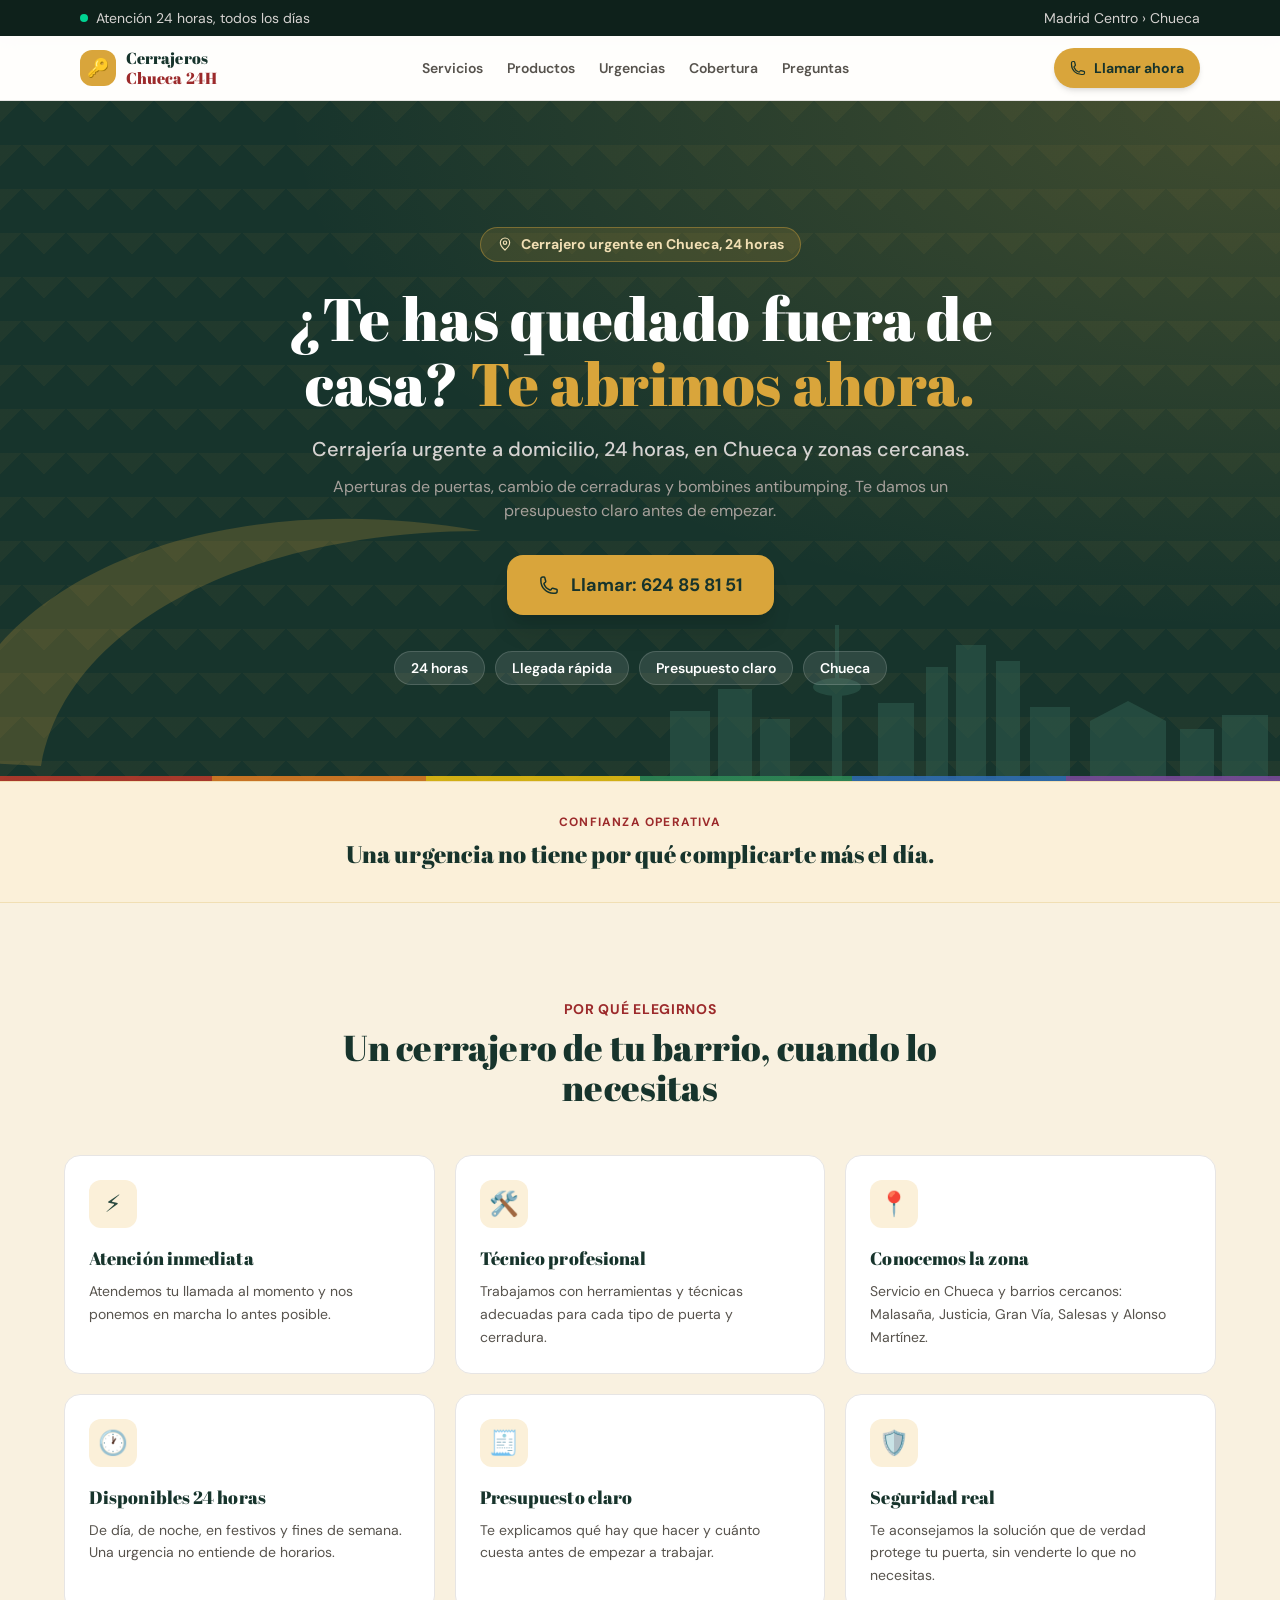
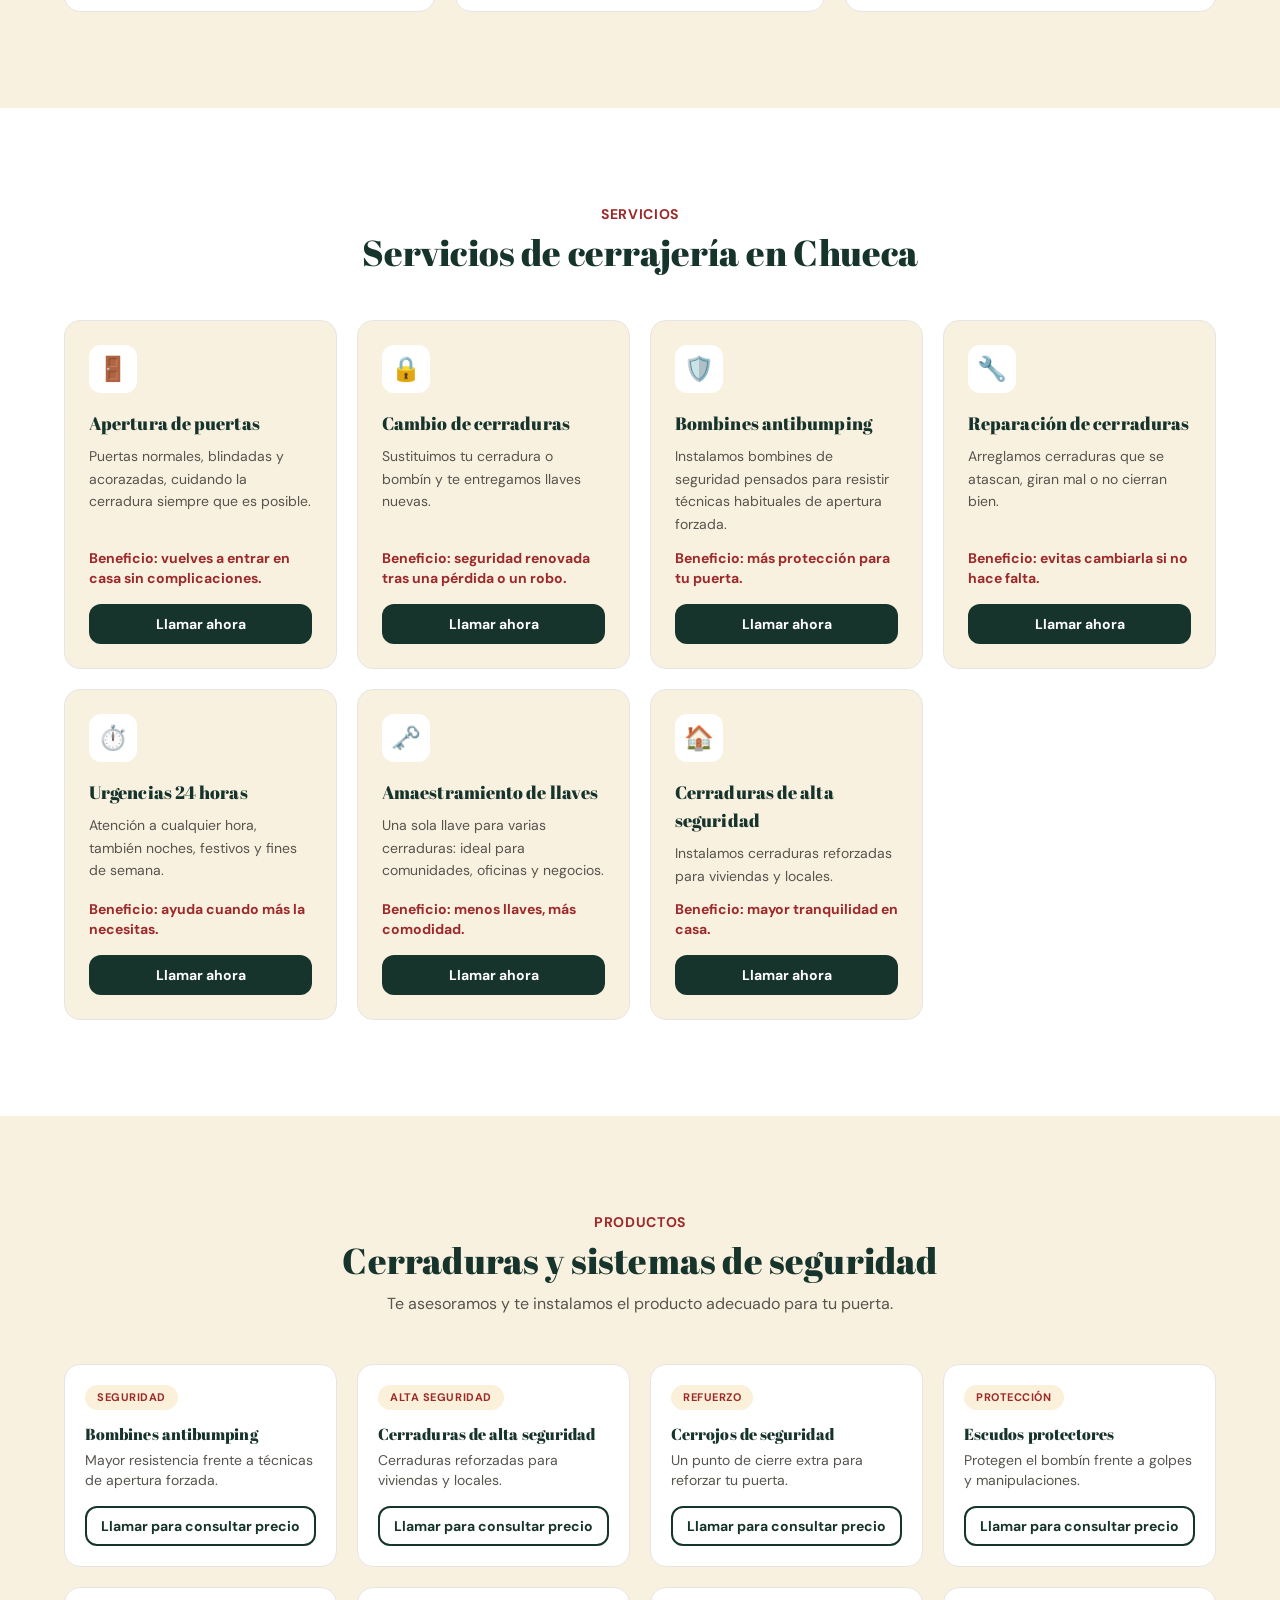
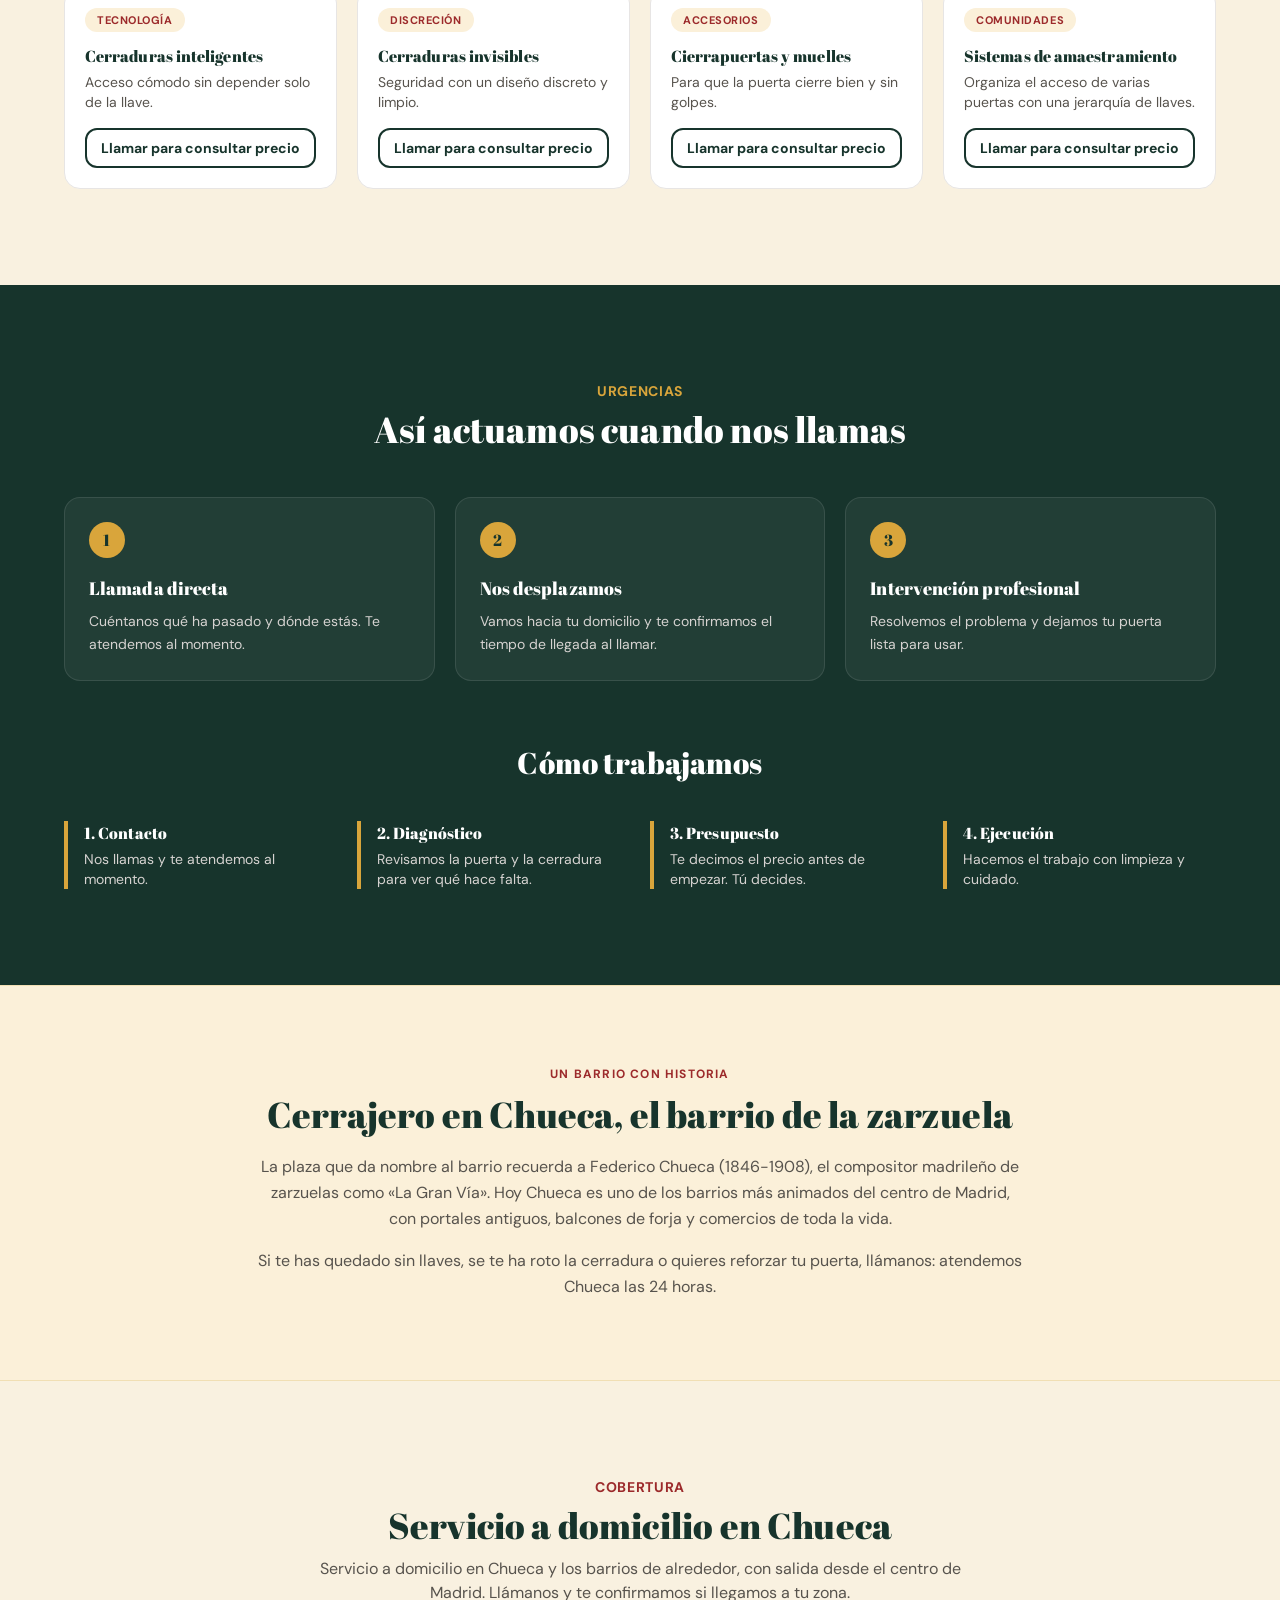
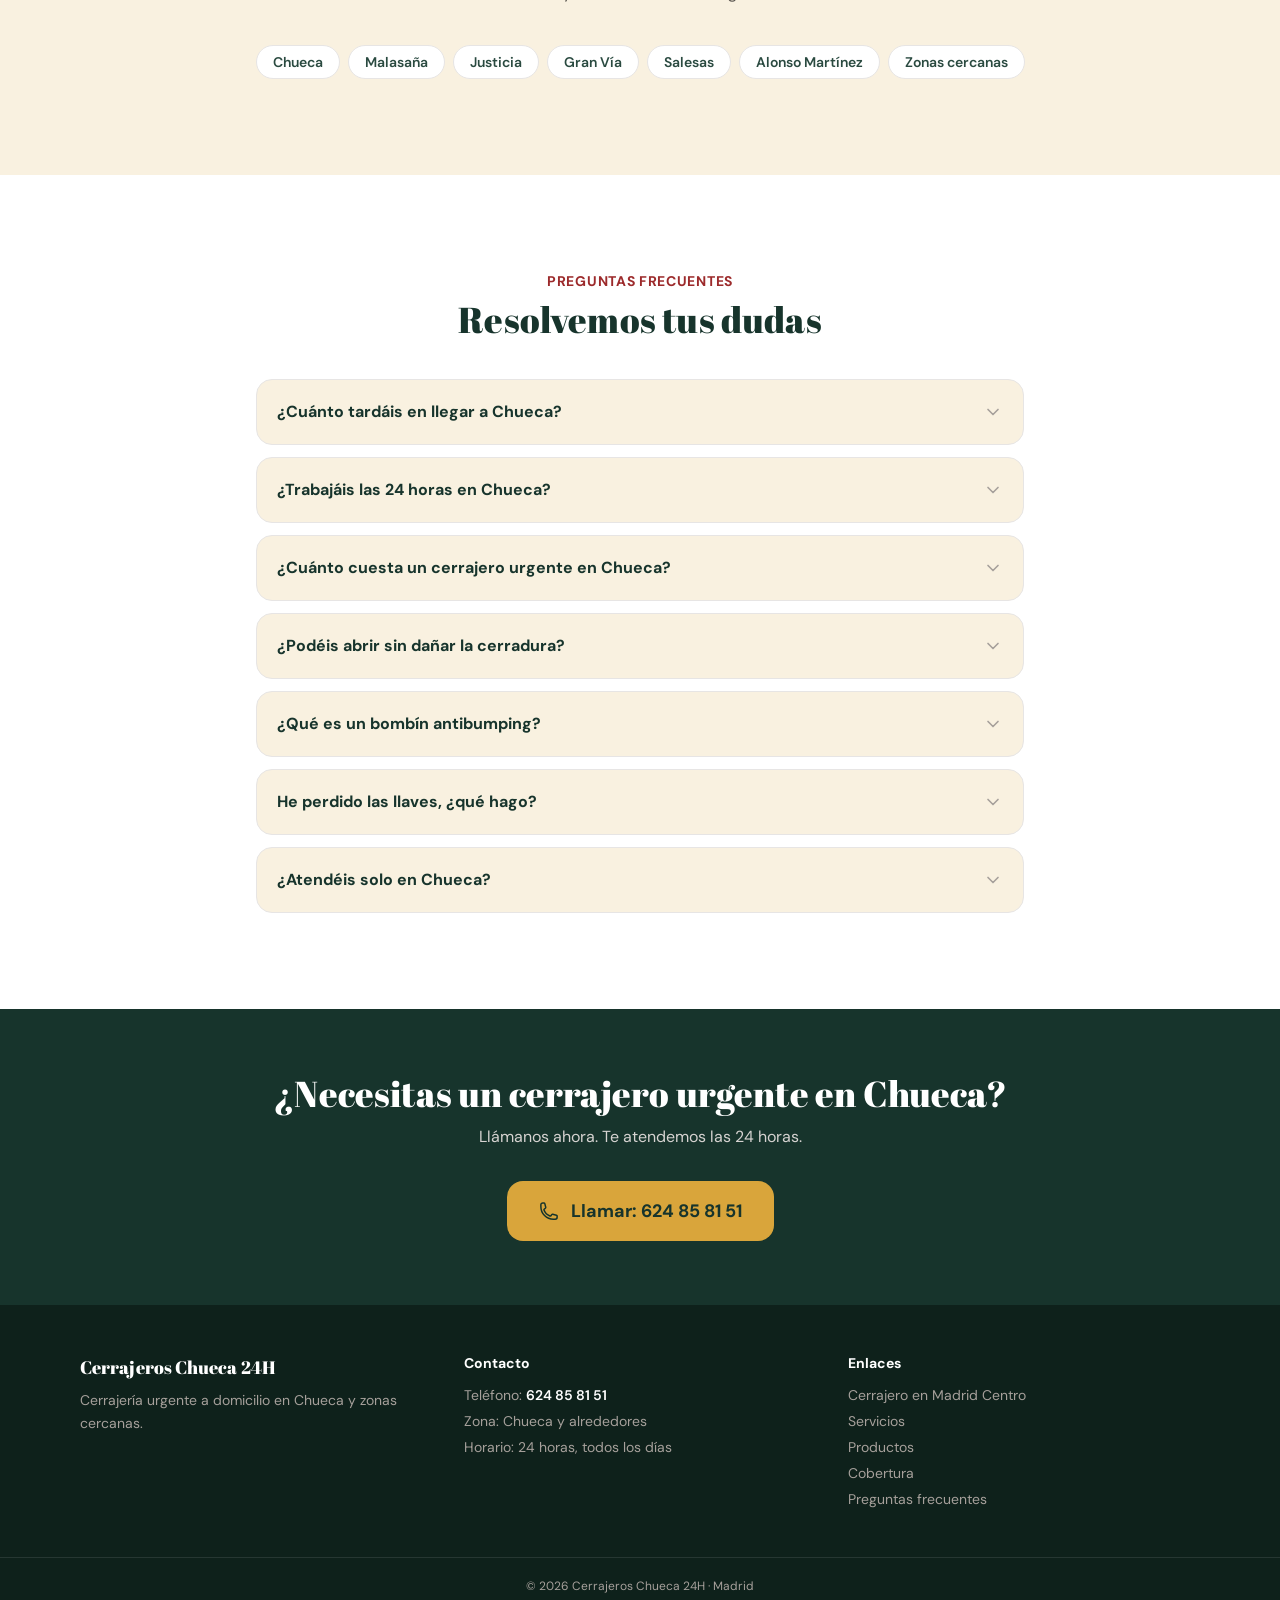
==== cerrajero-chueca.html @ 08e53020 "Add files via upload" ====
<!DOCTYPE html>
<html lang="es" class="scroll-smooth">
<head>
    <meta charset="UTF-8">
    <meta name="viewport" content="width=device-width, initial-scale=1.0">
    <title>Cerrajero urgente en Chueca 24h | Cerrajeros Chueca 24H</title>
    <meta name="description" content="Cerrajero urgente en Chueca, Madrid, las 24 horas. Apertura de puertas, cambio de cerraduras y bombines antibumping. Llama al 624 85 81 51.">
    <meta name="robots" content="index, follow, max-image-preview:large, max-snippet:-1">
    <meta name="theme-color" content="#17342c">

    <link rel="icon" href="/favicon.svg" type="image/svg+xml">

    <link rel="canonical" href="https://cerrajeromadridcentro.es/cerrajero-chueca">

    <meta property="og:type" content="website">
    <meta property="og:locale" content="es_ES">
    <meta property="og:site_name" content="Cerrajero Madrid Centro">
    <meta property="og:url" content="https://cerrajeromadridcentro.es/cerrajero-chueca">
    <meta property="og:title" content="Cerrajero urgente en Chueca 24h | Cerrajeros Chueca 24H">
    <meta property="og:description" content="Cerrajero urgente en Chueca, Madrid, las 24 horas. Apertura de puertas, cambio de cerraduras y bombines antibumping. Llama al 624 85 81 51.">
    <meta property="og:image" content="https://cerrajeromadridcentro.es/og-chueca.jpg">
    <meta property="og:image:width" content="1200">
    <meta property="og:image:height" content="630">
    <meta property="og:image:alt" content="Cerrajeros Chueca 24H: cerrajero urgente 24 horas en Chueca, Madrid">
    <meta name="twitter:card" content="summary_large_image">
    <meta name="twitter:title" content="Cerrajero urgente en Chueca 24h | Cerrajeros Chueca 24H">
    <meta name="twitter:description" content="Cerrajero urgente en Chueca, Madrid, las 24 horas. Apertura de puertas, cambio de cerraduras y bombines antibumping. Llama al 624 85 81 51.">
    <meta name="twitter:image" content="https://cerrajeromadridcentro.es/og-chueca.jpg">

    <!-- Tipografías: se cargan sin bloquear el pintado de la página -->
    <link rel="preconnect" href="https://fonts.googleapis.com">
    <link rel="preconnect" href="https://fonts.gstatic.com" crossorigin>
    <link rel="preload" as="style" href="https://fonts.googleapis.com/css2?family=DM+Sans:wght@400;500;600;700&family=Abril+Fatface&display=swap" onload="this.onload=null;this.rel='stylesheet'">
    <noscript><link rel="stylesheet" href="https://fonts.googleapis.com/css2?family=DM+Sans:wght@400;500;600;700&family=Abril+Fatface&display=swap"></noscript>
    <link rel="stylesheet" href="/estilos.css">

    <script type="application/ld+json">
{
  "@context": "https://schema.org",
  "@graph": [
    {
      "@type": "WebSite",
      "@id": "https://cerrajeromadridcentro.es/#web",
      "url": "https://cerrajeromadridcentro.es/",
      "name": "Cerrajero Madrid Centro",
      "inLanguage": "es-ES",
      "publisher": {
        "@id": "https://cerrajeromadridcentro.es/#negocio"
      }
    },
    {
      "@type": "WebPage",
      "@id": "https://cerrajeromadridcentro.es/cerrajero-chueca#pagina",
      "url": "https://cerrajeromadridcentro.es/cerrajero-chueca",
      "name": "Cerrajero urgente en Chueca 24h | Cerrajeros Chueca 24H",
      "inLanguage": "es-ES",
      "isPartOf": {
        "@id": "https://cerrajeromadridcentro.es/#web"
      },
      "about": {
        "@id": "https://cerrajeromadridcentro.es/#negocio"
      },
      "breadcrumb": {
        "@id": "https://cerrajeromadridcentro.es/cerrajero-chueca#migas"
      },
      "spatialCoverage": {
        "@type": "Place",
        "name": "Chueca, Madrid"
      }
    },
    {
      "@type": "BreadcrumbList",
      "@id": "https://cerrajeromadridcentro.es/cerrajero-chueca#migas",
      "itemListElement": [
        {
          "@type": "ListItem",
          "position": 1,
          "name": "Madrid Centro",
          "item": "https://cerrajeromadridcentro.es/"
        },
        {
          "@type": "ListItem",
          "position": 2,
          "name": "Cerrajero en Chueca",
          "item": "https://cerrajeromadridcentro.es/cerrajero-chueca"
        }
      ]
    }
  ]
}
    </script>

    <script type="application/ld+json">
{
  "@context": "https://schema.org",
  "@type": "FAQPage",
  "mainEntity": [
    {
      "@type": "Question",
      "name": "¿Cuánto tardáis en llegar a Chueca?",
      "acceptedAnswer": {
        "@type": "Answer",
        "text": "Depende de dónde estés y de la demanda del momento. Al llamar te damos un tiempo estimado de llegada."
      }
    },
    {
      "@type": "Question",
      "name": "¿Trabajáis las 24 horas en Chueca?",
      "acceptedAnswer": {
        "@type": "Answer",
        "text": "Sí, atendemos urgencias a cualquier hora, todos los días del año, incluidos festivos y fines de semana."
      }
    },
    {
      "@type": "Question",
      "name": "¿Cuánto cuesta un cerrajero urgente en Chueca?",
      "acceptedAnswer": {
        "@type": "Answer",
        "text": "Depende del tipo de puerta, de la cerradura y de la hora. Te damos el precio antes de empezar para que no haya sorpresas."
      }
    },
    {
      "@type": "Question",
      "name": "¿Podéis abrir sin dañar la cerradura?",
      "acceptedAnswer": {
        "@type": "Answer",
        "text": "En muchos casos sí. Si por el tipo de cerradura hiciera falta cambiarla, te lo explicamos antes de hacerlo."
      }
    },
    {
      "@type": "Question",
      "name": "¿Qué es un bombín antibumping?",
      "acceptedAnswer": {
        "@type": "Answer",
        "text": "Es un bombín diseñado para resistir una técnica de apertura forzada muy conocida. Es una mejora sencilla que aumenta la protección de tu puerta."
      }
    },
    {
      "@type": "Question",
      "name": "He perdido las llaves, ¿qué hago?",
      "acceptedAnswer": {
        "@type": "Answer",
        "text": "Llámanos para abrirte la puerta. Después te recomendamos cambiar el bombín, sobre todo si no sabes dónde han podido quedar las llaves."
      }
    },
    {
      "@type": "Question",
      "name": "¿Atendéis solo en Chueca?",
      "acceptedAnswer": {
        "@type": "Answer",
        "text": "Nuestra zona principal es Chueca y los barrios cercanos. Si estás en otra zona, llámanos y te decimos si podemos atenderte."
      }
    }
  ]
}
    </script>
</head>
<body class="bg-[#f9f1e0] text-ink-800 font-sans antialiased pb-24 md:pb-0">

    <!-- Iconos SVG propios (funcionan sin librerías externas) -->
    <svg width="0" height="0" style="position:absolute" aria-hidden="true">
        <symbol id="i-phone" viewBox="0 0 24 24" fill="none" stroke="currentColor" stroke-width="1.8" stroke-linecap="round" stroke-linejoin="round">
            <path d="M2.25 6.75c0 8.284 6.716 15 15 15h2.25a2.25 2.25 0 002.25-2.25v-1.372c0-.516-.351-.966-.852-1.091l-4.423-1.106c-.44-.11-.902.055-1.173.417l-.97 1.293c-.282.376-.769.542-1.21.38a12.035 12.035 0 01-7.143-7.143c-.162-.441.004-.928.38-1.21l1.293-.97c.363-.271.527-.734.417-1.173L6.963 3.102a1.125 1.125 0 00-1.091-.852H4.5A2.25 2.25 0 002.25 4.5v2.25z"/>
        </symbol>
        <symbol id="i-check" viewBox="0 0 24 24" fill="none" stroke="currentColor" stroke-width="2.4" stroke-linecap="round" stroke-linejoin="round">
            <path d="M5 13l4 4L19 7"/>
        </symbol>
        <symbol id="i-pin" viewBox="0 0 24 24" fill="none" stroke="currentColor" stroke-width="1.8" stroke-linecap="round" stroke-linejoin="round">
            <path d="M12 21s-7-6.2-7-11a7 7 0 1114 0c0 4.8-7 11-7 11z"/><circle cx="12" cy="10" r="2.5"/>
        </symbol>
        <symbol id="i-chevron" viewBox="0 0 24 24" fill="none" stroke="currentColor" stroke-width="2" stroke-linecap="round" stroke-linejoin="round">
            <path d="M6 9l6 6 6-6"/>
        </symbol>
    </svg>

    <!-- Barra superior -->
    <div class="bg-ink-950 text-stone-300 text-xs sm:text-sm">
        <div class="max-w-6xl mx-auto px-4 py-2 flex items-center justify-center sm:justify-between gap-4">
            <span class="flex items-center gap-2"><span class="inline-block w-2 h-2 rounded-full bg-emerald-400"></span> Atención 24 horas, todos los días</span>
            <span class="hidden sm:inline"><a href="/" class="hover:text-white transition">Madrid Centro</a> › Chueca</span>
        </div>
    </div>

    <!-- Cabecera -->
    <header class="sticky top-0 z-40 bg-white/90 backdrop-blur border-b border-stone-200">
        <div class="max-w-6xl mx-auto px-4 h-16 flex items-center justify-between gap-4">
            <a href="/cerrajero-chueca" class="flex items-center gap-2.5 shrink-0" aria-label="Cerrajeros Chueca 24H, inicio">
                <span class="w-9 h-9 rounded-xl bg-brand-500 text-ink-900 flex items-center justify-center text-lg">🔑</span>
                <span class="font-display font-semibold text-ink-900 leading-tight text-sm sm:text-base">Cerrajeros<br><span class="text-brand-700 italic">Chueca 24H</span></span>
            </a>
            <nav class="hidden lg:flex items-center gap-6 text-sm font-semibold text-stone-600" aria-label="Principal">
                <a href="#servicios" class="hover:text-ink-900 transition">Servicios</a>
                <a href="#productos" class="hover:text-ink-900 transition">Productos</a>
                <a href="#urgencias" class="hover:text-ink-900 transition">Urgencias</a>
                <a href="#cobertura" class="hover:text-ink-900 transition">Cobertura</a>
                <a href="#faq" class="hover:text-ink-900 transition">Preguntas</a>
            </nav>
            <div class="flex items-center gap-2">
                <a href="tel:+34624858151" class="flex items-center gap-2 bg-brand-500 hover:bg-brand-600 text-ink-900 font-bold text-sm py-2.5 px-4 rounded-full transition shadow-md">
                    <svg class="w-4 h-4"><use href="#i-phone"/></svg> Llamar ahora
                </a>
            </div>
        </div>
    </header>

    <main>
        <!-- Portada -->
        <section id="inicio" class="relative bg-ink-900 text-white overflow-hidden">
            <div class="absolute inset-0 bg-[radial-gradient(ellipse_at_top_right,rgba(217,165,59,.22),transparent_55%)]"></div>
            <div class="absolute inset-0 azulejo" aria-hidden="true"></div>
            <!-- Decoración: curva amarilla y silueta de Madrid (solo estética) -->
            <svg class="absolute -left-16 bottom-0 w-[420px] sm:w-[560px] pointer-events-none" viewBox="0 0 560 320" aria-hidden="true" focusable="false">
                <path d="M10 300 C 30 130, 260 20, 545 70 C 320 70, 130 160, 105 305 Z" fill="#d9a53b" opacity=".22"/>
            </svg>
            <svg class="absolute right-0 bottom-0 w-[360px] sm:w-[620px] max-w-full pointer-events-none opacity-60" viewBox="0 0 620 170" aria-hidden="true" focusable="false">
                <g fill="#2e5a4c">
                    <rect x="10" y="100" width="40" height="70"/><rect x="58" y="78" width="34" height="92"/><rect x="100" y="108" width="30" height="62"/>
                    <rect x="172" y="68" width="10" height="102"/><ellipse cx="177" cy="76" rx="24" ry="9"/><rect x="175" y="14" width="4" height="58"/>
                    <rect x="218" y="92" width="36" height="78"/><rect x="266" y="56" width="22" height="114"/><rect x="296" y="34" width="30" height="136"/>
                    <rect x="336" y="50" width="24" height="120"/><rect x="370" y="96" width="40" height="74"/>
                    <rect x="430" y="110" width="76" height="60"/><polygon points="430,110 468,90 506,110"/>
                    <rect x="520" y="118" width="34" height="52"/><rect x="562" y="104" width="46" height="66"/>
                </g>
                <rect x="0" y="168" width="620" height="2" fill="#2e5a4c"/>
            </svg>

            <div class="relative max-w-4xl mx-auto px-4 py-16 md:py-24 text-center">
                <h1 class="font-display text-4xl sm:text-5xl lg:text-6xl font-semibold leading-[1.08] tracking-tight mb-5">
                    <span class="block mb-6"><span class="inline-flex items-center gap-2 bg-brand-500/15 text-brand-100 border border-brand-500/40 font-sans text-xs sm:text-sm font-bold tracking-normal leading-normal px-4 py-1.5 rounded-full"><svg class="w-4 h-4"><use href="#i-pin"/></svg> Cerrajero urgente en Chueca, 24 horas</span></span>
                    ¿Te has quedado fuera de casa? <span class="text-brand-500 italic">Te abrimos ahora.</span>
                </h1>
                <h2 class="text-lg md:text-xl text-stone-300 font-medium mb-3 max-w-2xl mx-auto">
                    Cerrajería urgente a domicilio, 24 horas, en Chueca y zonas cercanas.
                </h2>
                <p class="text-stone-400 mb-8 max-w-2xl mx-auto">
                    Aperturas de puertas, cambio de cerraduras y bombines antibumping. Te damos un presupuesto claro antes de empezar.
                </p>

                <div class="flex flex-col sm:flex-row gap-3 justify-center">
                    <a href="tel:+34624858151" class="bg-brand-500 hover:bg-brand-600 text-ink-900 text-lg font-bold py-4 px-8 rounded-2xl transition active:scale-[.98] flex items-center justify-center gap-3 shadow-xl">
                        <svg class="w-5 h-5"><use href="#i-phone"/></svg> Llamar: 624 85 81 51
                    </a>
                </div>

                <ul class="mt-9 flex flex-wrap justify-center gap-2.5 text-sm font-semibold">
                    <li class="bg-white/10 border border-white/15 rounded-full px-4 py-1.5">24 horas</li>
                    <li class="bg-white/10 border border-white/15 rounded-full px-4 py-1.5">Llegada rápida</li>
                    <li class="bg-white/10 border border-white/15 rounded-full px-4 py-1.5">Presupuesto claro</li>
                    <li class="bg-white/10 border border-white/15 rounded-full px-4 py-1.5">Chueca</li>
                </ul>
            </div>
            <div class="orgullo absolute inset-x-0 bottom-0" aria-hidden="true"></div>
        </section>

        <!-- Confianza -->
        <section class="bg-brand-50 border-y border-brand-100">
            <div class="max-w-4xl mx-auto px-4 py-8 text-center">
                <p class="text-brand-700 text-xs font-bold uppercase tracking-widest mb-2">Confianza operativa</p>
                <p class="font-display text-xl md:text-2xl font-semibold text-ink-900">Una urgencia no tiene por qué complicarte más el día.</p>
            </div>
        </section>

        <!-- Ventajas -->
        <section class="py-16 md:py-24 px-4">
            <div class="max-w-6xl mx-auto">
                <div class="text-center max-w-2xl mx-auto mb-12">
                    <p class="text-brand-700 font-bold text-sm uppercase tracking-wider mb-2">Por qué elegirnos</p>
                    <h2 class="font-display text-3xl md:text-4xl font-semibold text-ink-900">Un cerrajero de tu barrio, cuando lo necesitas</h2>
                </div>
                <div class="grid sm:grid-cols-2 lg:grid-cols-3 gap-5">
                    <article class="bg-white p-6 rounded-2xl border border-stone-200">
                        <div class="w-12 h-12 rounded-xl bg-brand-50 flex items-center justify-center text-2xl mb-4">⚡</div>
                        <h3 class="font-display font-semibold text-lg text-ink-900 mb-2">Atención inmediata</h3>
                        <p class="text-stone-600 text-sm leading-relaxed">Atendemos tu llamada al momento y nos ponemos en marcha lo antes posible.</p>
                    </article>
                    <article class="bg-white p-6 rounded-2xl border border-stone-200">
                        <div class="w-12 h-12 rounded-xl bg-brand-50 flex items-center justify-center text-2xl mb-4">🛠️</div>
                        <h3 class="font-display font-semibold text-lg text-ink-900 mb-2">Técnico profesional</h3>
                        <p class="text-stone-600 text-sm leading-relaxed">Trabajamos con herramientas y técnicas adecuadas para cada tipo de puerta y cerradura.</p>
                    </article>
                    <article class="bg-white p-6 rounded-2xl border border-stone-200">
                        <div class="w-12 h-12 rounded-xl bg-brand-50 flex items-center justify-center text-2xl mb-4">📍</div>
                        <h3 class="font-display font-semibold text-lg text-ink-900 mb-2">Conocemos la zona</h3>
                        <p class="text-stone-600 text-sm leading-relaxed">Servicio en Chueca y barrios cercanos: Malasaña, Justicia, Gran Vía, Salesas y Alonso Martínez.</p>
                    </article>
                    <article class="bg-white p-6 rounded-2xl border border-stone-200">
                        <div class="w-12 h-12 rounded-xl bg-brand-50 flex items-center justify-center text-2xl mb-4">🕐</div>
                        <h3 class="font-display font-semibold text-lg text-ink-900 mb-2">Disponibles 24 horas</h3>
                        <p class="text-stone-600 text-sm leading-relaxed">De día, de noche, en festivos y fines de semana. Una urgencia no entiende de horarios.</p>
                    </article>
                    <article class="bg-white p-6 rounded-2xl border border-stone-200">
                        <div class="w-12 h-12 rounded-xl bg-brand-50 flex items-center justify-center text-2xl mb-4">🧾</div>
                        <h3 class="font-display font-semibold text-lg text-ink-900 mb-2">Presupuesto claro</h3>
                        <p class="text-stone-600 text-sm leading-relaxed">Te explicamos qué hay que hacer y cuánto cuesta antes de empezar a trabajar.</p>
                    </article>
                    <article class="bg-white p-6 rounded-2xl border border-stone-200">
                        <div class="w-12 h-12 rounded-xl bg-brand-50 flex items-center justify-center text-2xl mb-4">🛡️</div>
                        <h3 class="font-display font-semibold text-lg text-ink-900 mb-2">Seguridad real</h3>
                        <p class="text-stone-600 text-sm leading-relaxed">Te aconsejamos la solución que de verdad protege tu puerta, sin venderte lo que no necesitas.</p>
                    </article>
                </div>
            </div>
        </section>

        <!-- Servicios -->
        <section id="servicios" class="py-16 md:py-24 px-4 bg-white">
            <div class="max-w-6xl mx-auto">
                <div class="text-center max-w-2xl mx-auto mb-12">
                    <p class="text-brand-700 font-bold text-sm uppercase tracking-wider mb-2">Servicios</p>
                    <h2 class="font-display text-3xl md:text-4xl font-semibold text-ink-900">Servicios de cerrajería en Chueca</h2>
                </div>
                <div class="grid sm:grid-cols-2 lg:grid-cols-4 gap-5">

                    <article class="flex flex-col bg-[#f9f1e0] p-6 rounded-2xl border border-stone-200 hover:shadow-lg hover:-translate-y-1 transition">
                        <div class="w-12 h-12 rounded-xl bg-white flex items-center justify-center text-2xl mb-4">🚪</div>
                        <h3 class="font-display font-semibold text-lg text-ink-900 mb-2">Apertura de puertas</h3>
                        <p class="text-stone-600 text-sm leading-relaxed mb-3">Puertas normales, blindadas y acorazadas, cuidando la cerradura siempre que es posible.</p>
                        <p class="text-sm font-bold text-brand-700 mb-4 mt-auto">Beneficio: vuelves a entrar en casa sin complicaciones.</p>
                        <a href="tel:+34624858151" class="text-center bg-ink-900 hover:bg-ink-800 text-white font-bold text-sm py-2.5 rounded-xl transition">Llamar ahora</a>
                    </article>

                    <article class="flex flex-col bg-[#f9f1e0] p-6 rounded-2xl border border-stone-200 hover:shadow-lg hover:-translate-y-1 transition">
                        <div class="w-12 h-12 rounded-xl bg-white flex items-center justify-center text-2xl mb-4">🔒</div>
                        <h3 class="font-display font-semibold text-lg text-ink-900 mb-2">Cambio de cerraduras</h3>
                        <p class="text-stone-600 text-sm leading-relaxed mb-3">Sustituimos tu cerradura o bombín y te entregamos llaves nuevas.</p>
                        <p class="text-sm font-bold text-brand-700 mb-4 mt-auto">Beneficio: seguridad renovada tras una pérdida o un robo.</p>
                        <a href="tel:+34624858151" class="text-center bg-ink-900 hover:bg-ink-800 text-white font-bold text-sm py-2.5 rounded-xl transition">Llamar ahora</a>
                    </article>

                    <article class="flex flex-col bg-[#f9f1e0] p-6 rounded-2xl border border-stone-200 hover:shadow-lg hover:-translate-y-1 transition">
                        <div class="w-12 h-12 rounded-xl bg-white flex items-center justify-center text-2xl mb-4">🛡️</div>
                        <h3 class="font-display font-semibold text-lg text-ink-900 mb-2">Bombines antibumping</h3>
                        <p class="text-stone-600 text-sm leading-relaxed mb-3">Instalamos bombines de seguridad pensados para resistir técnicas habituales de apertura forzada.</p>
                        <p class="text-sm font-bold text-brand-700 mb-4 mt-auto">Beneficio: más protección para tu puerta.</p>
                        <a href="tel:+34624858151" class="text-center bg-ink-900 hover:bg-ink-800 text-white font-bold text-sm py-2.5 rounded-xl transition">Llamar ahora</a>
                    </article>

                    <article class="flex flex-col bg-[#f9f1e0] p-6 rounded-2xl border border-stone-200 hover:shadow-lg hover:-translate-y-1 transition">
                        <div class="w-12 h-12 rounded-xl bg-white flex items-center justify-center text-2xl mb-4">🔧</div>
                        <h3 class="font-display font-semibold text-lg text-ink-900 mb-2">Reparación de cerraduras</h3>
                        <p class="text-stone-600 text-sm leading-relaxed mb-3">Arreglamos cerraduras que se atascan, giran mal o no cierran bien.</p>
                        <p class="text-sm font-bold text-brand-700 mb-4 mt-auto">Beneficio: evitas cambiarla si no hace falta.</p>
                        <a href="tel:+34624858151" class="text-center bg-ink-900 hover:bg-ink-800 text-white font-bold text-sm py-2.5 rounded-xl transition">Llamar ahora</a>
                    </article>

                    <article class="flex flex-col bg-[#f9f1e0] p-6 rounded-2xl border border-stone-200 hover:shadow-lg hover:-translate-y-1 transition">
                        <div class="w-12 h-12 rounded-xl bg-white flex items-center justify-center text-2xl mb-4">⏱️</div>
                        <h3 class="font-display font-semibold text-lg text-ink-900 mb-2">Urgencias 24 horas</h3>
                        <p class="text-stone-600 text-sm leading-relaxed mb-3">Atención a cualquier hora, también noches, festivos y fines de semana.</p>
                        <p class="text-sm font-bold text-brand-700 mb-4 mt-auto">Beneficio: ayuda cuando más la necesitas.</p>
                        <a href="tel:+34624858151" class="text-center bg-ink-900 hover:bg-ink-800 text-white font-bold text-sm py-2.5 rounded-xl transition">Llamar ahora</a>
                    </article>

                    <article class="flex flex-col bg-[#f9f1e0] p-6 rounded-2xl border border-stone-200 hover:shadow-lg hover:-translate-y-1 transition">
                        <div class="w-12 h-12 rounded-xl bg-white flex items-center justify-center text-2xl mb-4">🗝️</div>
                        <h3 class="font-display font-semibold text-lg text-ink-900 mb-2">Amaestramiento de llaves</h3>
                        <p class="text-stone-600 text-sm leading-relaxed mb-3">Una sola llave para varias cerraduras: ideal para comunidades, oficinas y negocios.</p>
                        <p class="text-sm font-bold text-brand-700 mb-4 mt-auto">Beneficio: menos llaves, más comodidad.</p>
                        <a href="tel:+34624858151" class="text-center bg-ink-900 hover:bg-ink-800 text-white font-bold text-sm py-2.5 rounded-xl transition">Llamar ahora</a>
                    </article>

                    <article class="flex flex-col bg-[#f9f1e0] p-6 rounded-2xl border border-stone-200 hover:shadow-lg hover:-translate-y-1 transition">
                        <div class="w-12 h-12 rounded-xl bg-white flex items-center justify-center text-2xl mb-4">🏠</div>
                        <h3 class="font-display font-semibold text-lg text-ink-900 mb-2">Cerraduras de alta seguridad</h3>
                        <p class="text-stone-600 text-sm leading-relaxed mb-3">Instalamos cerraduras reforzadas para viviendas y locales.</p>
                        <p class="text-sm font-bold text-brand-700 mb-4 mt-auto">Beneficio: mayor tranquilidad en casa.</p>
                        <a href="tel:+34624858151" class="text-center bg-ink-900 hover:bg-ink-800 text-white font-bold text-sm py-2.5 rounded-xl transition">Llamar ahora</a>
                    </article>

                </div>
            </div>
        </section>

        <!-- Productos -->
        <section id="productos" class="py-16 md:py-24 px-4">
            <div class="max-w-6xl mx-auto">
                <div class="text-center max-w-2xl mx-auto mb-12">
                    <p class="text-brand-700 font-bold text-sm uppercase tracking-wider mb-2">Productos</p>
                    <h2 class="font-display text-3xl md:text-4xl font-semibold text-ink-900">Cerraduras y sistemas de seguridad</h2>
                    <p class="text-stone-600 mt-3">Te asesoramos y te instalamos el producto adecuado para tu puerta.</p>
                </div>
                <div class="grid sm:grid-cols-2 lg:grid-cols-4 gap-5">
                    <article class="bg-white p-5 rounded-2xl border border-stone-200 flex flex-col">
                        <span class="self-start text-[11px] font-bold uppercase tracking-wider text-brand-700 bg-brand-50 rounded-full px-3 py-1 mb-3">Seguridad</span>
                        <h3 class="font-display font-semibold text-ink-900 mb-1">Bombines antibumping</h3>
                        <p class="text-stone-600 text-sm mb-4">Mayor resistencia frente a técnicas de apertura forzada.</p>
                        <a href="tel:+34624858151" class="mt-auto text-center border-2 border-ink-900 text-ink-900 hover:bg-ink-900 hover:text-white font-bold text-sm py-2 rounded-xl transition">Llamar para consultar precio</a>
                    </article>
                    <article class="bg-white p-5 rounded-2xl border border-stone-200 flex flex-col">
                        <span class="self-start text-[11px] font-bold uppercase tracking-wider text-brand-700 bg-brand-50 rounded-full px-3 py-1 mb-3">Alta seguridad</span>
                        <h3 class="font-display font-semibold text-ink-900 mb-1">Cerraduras de alta seguridad</h3>
                        <p class="text-stone-600 text-sm mb-4">Cerraduras reforzadas para viviendas y locales.</p>
                        <a href="tel:+34624858151" class="mt-auto text-center border-2 border-ink-900 text-ink-900 hover:bg-ink-900 hover:text-white font-bold text-sm py-2 rounded-xl transition">Llamar para consultar precio</a>
                    </article>
                    <article class="bg-white p-5 rounded-2xl border border-stone-200 flex flex-col">
                        <span class="self-start text-[11px] font-bold uppercase tracking-wider text-brand-700 bg-brand-50 rounded-full px-3 py-1 mb-3">Refuerzo</span>
                        <h3 class="font-display font-semibold text-ink-900 mb-1">Cerrojos de seguridad</h3>
                        <p class="text-stone-600 text-sm mb-4">Un punto de cierre extra para reforzar tu puerta.</p>
                        <a href="tel:+34624858151" class="mt-auto text-center border-2 border-ink-900 text-ink-900 hover:bg-ink-900 hover:text-white font-bold text-sm py-2 rounded-xl transition">Llamar para consultar precio</a>
                    </article>
                    <article class="bg-white p-5 rounded-2xl border border-stone-200 flex flex-col">
                        <span class="self-start text-[11px] font-bold uppercase tracking-wider text-brand-700 bg-brand-50 rounded-full px-3 py-1 mb-3">Protección</span>
                        <h3 class="font-display font-semibold text-ink-900 mb-1">Escudos protectores</h3>
                        <p class="text-stone-600 text-sm mb-4">Protegen el bombín frente a golpes y manipulaciones.</p>
                        <a href="tel:+34624858151" class="mt-auto text-center border-2 border-ink-900 text-ink-900 hover:bg-ink-900 hover:text-white font-bold text-sm py-2 rounded-xl transition">Llamar para consultar precio</a>
                    </article>
                    <article class="bg-white p-5 rounded-2xl border border-stone-200 flex flex-col">
                        <span class="self-start text-[11px] font-bold uppercase tracking-wider text-brand-700 bg-brand-50 rounded-full px-3 py-1 mb-3">Tecnología</span>
                        <h3 class="font-display font-semibold text-ink-900 mb-1">Cerraduras inteligentes</h3>
                        <p class="text-stone-600 text-sm mb-4">Acceso cómodo sin depender solo de la llave.</p>
                        <a href="tel:+34624858151" class="mt-auto text-center border-2 border-ink-900 text-ink-900 hover:bg-ink-900 hover:text-white font-bold text-sm py-2 rounded-xl transition">Llamar para consultar precio</a>
                    </article>
                    <article class="bg-white p-5 rounded-2xl border border-stone-200 flex flex-col">
                        <span class="self-start text-[11px] font-bold uppercase tracking-wider text-brand-700 bg-brand-50 rounded-full px-3 py-1 mb-3">Discreción</span>
                        <h3 class="font-display font-semibold text-ink-900 mb-1">Cerraduras invisibles</h3>
                        <p class="text-stone-600 text-sm mb-4">Seguridad con un diseño discreto y limpio.</p>
                        <a href="tel:+34624858151" class="mt-auto text-center border-2 border-ink-900 text-ink-900 hover:bg-ink-900 hover:text-white font-bold text-sm py-2 rounded-xl transition">Llamar para consultar precio</a>
                    </article>
                    <article class="bg-white p-5 rounded-2xl border border-stone-200 flex flex-col">
                        <span class="self-start text-[11px] font-bold uppercase tracking-wider text-brand-700 bg-brand-50 rounded-full px-3 py-1 mb-3">Accesorios</span>
                        <h3 class="font-display font-semibold text-ink-900 mb-1">Cierrapuertas y muelles</h3>
                        <p class="text-stone-600 text-sm mb-4">Para que la puerta cierre bien y sin golpes.</p>
                        <a href="tel:+34624858151" class="mt-auto text-center border-2 border-ink-900 text-ink-900 hover:bg-ink-900 hover:text-white font-bold text-sm py-2 rounded-xl transition">Llamar para consultar precio</a>
                    </article>
                    <article class="bg-white p-5 rounded-2xl border border-stone-200 flex flex-col">
                        <span class="self-start text-[11px] font-bold uppercase tracking-wider text-brand-700 bg-brand-50 rounded-full px-3 py-1 mb-3">Comunidades</span>
                        <h3 class="font-display font-semibold text-ink-900 mb-1">Sistemas de amaestramiento</h3>
                        <p class="text-stone-600 text-sm mb-4">Organiza el acceso de varias puertas con una jerarquía de llaves.</p>
                        <a href="tel:+34624858151" class="mt-auto text-center border-2 border-ink-900 text-ink-900 hover:bg-ink-900 hover:text-white font-bold text-sm py-2 rounded-xl transition">Llamar para consultar precio</a>
                    </article>
                </div>
            </div>
        </section>

        <!-- Urgencias + proceso -->
        <section id="urgencias" class="py-16 md:py-24 px-4 bg-ink-900 text-white">
            <div class="max-w-6xl mx-auto">
                <div class="text-center max-w-2xl mx-auto mb-12">
                    <p class="text-brand-500 font-bold text-sm uppercase tracking-wider mb-2">Urgencias</p>
                    <h2 class="font-display text-3xl md:text-4xl font-semibold">Así actuamos cuando nos llamas</h2>
                </div>
                <ol class="grid md:grid-cols-3 gap-5 mb-16">
                    <li class="bg-white/5 border border-white/10 rounded-2xl p-6">
                        <span class="w-9 h-9 rounded-full bg-brand-500 text-ink-900 font-display font-semibold flex items-center justify-center mb-4">1</span>
                        <h3 class="font-display font-semibold text-lg mb-2">Llamada directa</h3>
                        <p class="text-stone-300 text-sm leading-relaxed">Cuéntanos qué ha pasado y dónde estás. Te atendemos al momento.</p>
                    </li>
                    <li class="bg-white/5 border border-white/10 rounded-2xl p-6">
                        <span class="w-9 h-9 rounded-full bg-brand-500 text-ink-900 font-display font-semibold flex items-center justify-center mb-4">2</span>
                        <h3 class="font-display font-semibold text-lg mb-2">Nos desplazamos</h3>
                        <p class="text-stone-300 text-sm leading-relaxed">Vamos hacia tu domicilio y te confirmamos el tiempo de llegada al llamar.</p>
                    </li>
                    <li class="bg-white/5 border border-white/10 rounded-2xl p-6">
                        <span class="w-9 h-9 rounded-full bg-brand-500 text-ink-900 font-display font-semibold flex items-center justify-center mb-4">3</span>
                        <h3 class="font-display font-semibold text-lg mb-2">Intervención profesional</h3>
                        <p class="text-stone-300 text-sm leading-relaxed">Resolvemos el problema y dejamos tu puerta lista para usar.</p>
                    </li>
                </ol>

                <div class="text-center max-w-2xl mx-auto mb-10">
                    <h2 class="font-display text-2xl md:text-3xl font-semibold">Cómo trabajamos</h2>
                </div>
                <ol class="grid sm:grid-cols-2 lg:grid-cols-4 gap-5">
                    <li class="border-l-4 border-brand-500 pl-4"><p class="font-display font-semibold mb-1">1. Contacto</p><p class="text-stone-300 text-sm">Nos llamas y te atendemos al momento.</p></li>
                    <li class="border-l-4 border-brand-500 pl-4"><p class="font-display font-semibold mb-1">2. Diagnóstico</p><p class="text-stone-300 text-sm">Revisamos la puerta y la cerradura para ver qué hace falta.</p></li>
                    <li class="border-l-4 border-brand-500 pl-4"><p class="font-display font-semibold mb-1">3. Presupuesto</p><p class="text-stone-300 text-sm">Te decimos el precio antes de empezar. Tú decides.</p></li>
                    <li class="border-l-4 border-brand-500 pl-4"><p class="font-display font-semibold mb-1">4. Ejecución</p><p class="text-stone-300 text-sm">Hacemos el trabajo con limpieza y cuidado.</p></li>
                </ol>
            </div>
        </section>

        <!-- Un barrio con historia -->
        <section id="barrio" class="bg-brand-50 border-y border-brand-100 py-14 md:py-20 px-4">
            <div class="max-w-3xl mx-auto text-center">
                <p class="text-brand-700 text-xs font-bold uppercase tracking-widest mb-3">Un barrio con historia</p>
                <h2 class="font-display text-3xl md:text-4xl text-ink-900 mb-5">Cerrajero en Chueca, el barrio de la zarzuela</h2>
                <p class="text-stone-600 leading-relaxed mb-4">La plaza que da nombre al barrio recuerda a Federico Chueca (1846-1908), el compositor madrileño de zarzuelas como «La Gran Vía». Hoy Chueca es uno de los barrios más animados del centro de Madrid, con portales antiguos, balcones de forja y comercios de toda la vida.</p>
                <p class="text-stone-600 leading-relaxed">Si te has quedado sin llaves, se te ha roto la cerradura o quieres reforzar tu puerta, llámanos: atendemos Chueca las 24 horas.</p>
            </div>
        </section>

        <!-- Cobertura / Mapa -->
        <section id="cobertura" class="py-16 md:py-24 px-4">
            <div class="max-w-6xl mx-auto">
                <div class="text-center max-w-2xl mx-auto mb-10">
                    <p class="text-brand-700 font-bold text-sm uppercase tracking-wider mb-2">Cobertura</p>
                    <h2 class="font-display text-3xl md:text-4xl font-semibold text-ink-900 mb-3">Servicio a domicilio en Chueca</h2>
                    <p class="text-stone-600">Servicio a domicilio en Chueca y los barrios de alrededor, con salida desde el centro de Madrid. Llámanos y te confirmamos si llegamos a tu zona.</p>
                </div>

                <ul class="mt-6 flex flex-wrap justify-center gap-2 text-sm">
                    <li class="bg-white border border-stone-200 text-ink-800 font-semibold px-4 py-1.5 rounded-full">Chueca</li>
                    <li class="bg-white border border-stone-200 text-ink-800 font-semibold px-4 py-1.5 rounded-full">Malasaña</li>
                    <li class="bg-white border border-stone-200 text-ink-800 font-semibold px-4 py-1.5 rounded-full">Justicia</li>
                    <li class="bg-white border border-stone-200 text-ink-800 font-semibold px-4 py-1.5 rounded-full">Gran Vía</li>
                    <li class="bg-white border border-stone-200 text-ink-800 font-semibold px-4 py-1.5 rounded-full">Salesas</li>
                    <li class="bg-white border border-stone-200 text-ink-800 font-semibold px-4 py-1.5 rounded-full">Alonso Martínez</li>
                    <li class="bg-white border border-stone-200 text-ink-800 font-semibold px-4 py-1.5 rounded-full">Zonas cercanas</li>
                </ul>
            </div>
        </section>

        <!-- Preguntas frecuentes -->
        <section id="faq" class="py-16 md:py-24 px-4 bg-white">
            <div class="max-w-3xl mx-auto">
                <div class="text-center mb-10">
                    <p class="text-brand-700 font-bold text-sm uppercase tracking-wider mb-2">Preguntas frecuentes</p>
                    <h2 class="font-display text-3xl md:text-4xl font-semibold text-ink-900">Resolvemos tus dudas</h2>
                </div>
                <div class="space-y-3">
                    <details class="bg-[#f9f1e0] border border-stone-200 rounded-2xl p-5">
                        <summary class="flex justify-between items-center gap-4 cursor-pointer font-bold text-ink-900">¿Cuánto tardáis en llegar a Chueca?
                            <svg class="chev w-5 h-5 shrink-0 text-stone-400 transition"><use href="#i-chevron"/></svg></summary>
                        <p class="mt-3 text-stone-600 text-sm leading-relaxed">Depende de dónde estés y de la demanda del momento. Al llamar te damos un tiempo estimado de llegada.</p>
                    </details>
                    <details class="bg-[#f9f1e0] border border-stone-200 rounded-2xl p-5">
                        <summary class="flex justify-between items-center gap-4 cursor-pointer font-bold text-ink-900">¿Trabajáis las 24 horas en Chueca?
                            <svg class="chev w-5 h-5 shrink-0 text-stone-400 transition"><use href="#i-chevron"/></svg></summary>
                        <p class="mt-3 text-stone-600 text-sm leading-relaxed">Sí, atendemos urgencias a cualquier hora, todos los días del año, incluidos festivos y fines de semana.</p>
                    </details>
                    <details class="bg-[#f9f1e0] border border-stone-200 rounded-2xl p-5">
                        <summary class="flex justify-between items-center gap-4 cursor-pointer font-bold text-ink-900">¿Cuánto cuesta un cerrajero urgente en Chueca?
                            <svg class="chev w-5 h-5 shrink-0 text-stone-400 transition"><use href="#i-chevron"/></svg></summary>
                        <p class="mt-3 text-stone-600 text-sm leading-relaxed">Depende del tipo de puerta, de la cerradura y de la hora. Te damos el precio antes de empezar para que no haya sorpresas.</p>
                    </details>
                    <details class="bg-[#f9f1e0] border border-stone-200 rounded-2xl p-5">
                        <summary class="flex justify-between items-center gap-4 cursor-pointer font-bold text-ink-900">¿Podéis abrir sin dañar la cerradura?
                            <svg class="chev w-5 h-5 shrink-0 text-stone-400 transition"><use href="#i-chevron"/></svg></summary>
                        <p class="mt-3 text-stone-600 text-sm leading-relaxed">En muchos casos sí. Si por el tipo de cerradura hiciera falta cambiarla, te lo explicamos antes de hacerlo.</p>
                    </details>
                    <details class="bg-[#f9f1e0] border border-stone-200 rounded-2xl p-5">
                        <summary class="flex justify-between items-center gap-4 cursor-pointer font-bold text-ink-900">¿Qué es un bombín antibumping?
                            <svg class="chev w-5 h-5 shrink-0 text-stone-400 transition"><use href="#i-chevron"/></svg></summary>
                        <p class="mt-3 text-stone-600 text-sm leading-relaxed">Es un bombín diseñado para resistir una técnica de apertura forzada muy conocida. Es una mejora sencilla que aumenta la protección de tu puerta.</p>
                    </details>
                    <details class="bg-[#f9f1e0] border border-stone-200 rounded-2xl p-5">
                        <summary class="flex justify-between items-center gap-4 cursor-pointer font-bold text-ink-900">He perdido las llaves, ¿qué hago?
                            <svg class="chev w-5 h-5 shrink-0 text-stone-400 transition"><use href="#i-chevron"/></svg></summary>
                        <p class="mt-3 text-stone-600 text-sm leading-relaxed">Llámanos para abrirte la puerta. Después te recomendamos cambiar el bombín, sobre todo si no sabes dónde han podido quedar las llaves.</p>
                    </details>
                    <details class="bg-[#f9f1e0] border border-stone-200 rounded-2xl p-5">
                        <summary class="flex justify-between items-center gap-4 cursor-pointer font-bold text-ink-900">¿Atendéis solo en Chueca?
                            <svg class="chev w-5 h-5 shrink-0 text-stone-400 transition"><use href="#i-chevron"/></svg></summary>
                        <p class="mt-3 text-stone-600 text-sm leading-relaxed">Nuestra zona principal es Chueca y los barrios cercanos. Si estás en otra zona, llámanos y te decimos si podemos atenderte.</p>
                    </details>
                </div>
            </div>
        </section>

        <!-- Llamada final -->
        <section class="py-16 px-4 bg-ink-900 text-white">
            <div class="max-w-3xl mx-auto text-center">
                <h2 class="font-display text-2xl md:text-4xl font-semibold mb-3">¿Necesitas un cerrajero urgente en Chueca?</h2>
                <p class="text-stone-300 mb-8">Llámanos ahora. Te atendemos las 24 horas.</p>
                <div class="flex flex-col sm:flex-row gap-3 justify-center">
                    <a href="tel:+34624858151" class="bg-brand-500 hover:bg-brand-600 text-ink-900 text-lg font-bold py-4 px-8 rounded-2xl transition active:scale-[.98] flex items-center justify-center gap-3">
                        <svg class="w-5 h-5"><use href="#i-phone"/></svg> Llamar: 624 85 81 51
                    </a>
                </div>
            </div>
        </section>
    </main>

    <!-- Pie de página -->
    <footer class="bg-ink-950 text-stone-400 text-sm">
        <div class="max-w-6xl mx-auto px-4 py-12 grid md:grid-cols-3 gap-8">
            <div>
                <p class="font-display font-semibold text-white text-lg mb-2">Cerrajeros Chueca 24H</p>
                <p class="leading-relaxed">Cerrajería urgente a domicilio en Chueca y zonas cercanas.</p>
            </div>
            <div>
                <p class="font-bold text-white mb-3">Contacto</p>
                <address class="not-italic">
                <ul class="space-y-1.5">
                    <li>Teléfono: <a href="tel:+34624858151" class="text-white font-semibold hover:text-brand-500 transition">624 85 81 51</a></li>
                    <li>Zona: Chueca y alrededores</li>
                    <li>Horario: 24 horas, todos los días</li>
                </ul>
                </address>
            </div>
            <div>
                <p class="font-bold text-white mb-3">Enlaces</p>
                <ul class="space-y-1.5">
                    <li><a href="/" class="hover:text-white transition">Cerrajero en Madrid Centro</a></li>
                    <li><a href="#servicios" class="hover:text-white transition">Servicios</a></li>
                    <li><a href="#productos" class="hover:text-white transition">Productos</a></li>
                    <li><a href="#cobertura" class="hover:text-white transition">Cobertura</a></li>
                    <li><a href="#faq" class="hover:text-white transition">Preguntas frecuentes</a></li>
                </ul>
            </div>
        </div>
        <div class="border-t border-white/10 py-5 text-center text-xs">
            © <span id="year"></span> Cerrajeros Chueca 24H · Madrid
        </div>
    </footer>

    <!-- Barra inferior móvil -->
    <div class="fixed bottom-0 inset-x-0 bg-white/95 backdrop-blur border-t border-stone-200 p-3 flex gap-3 md:hidden z-50 shadow-2xl" style="padding-bottom: max(0.75rem, env(safe-area-inset-bottom));">
        <a href="tel:+34624858151" class="flex-1 bg-brand-500 text-ink-900 font-bold py-3.5 rounded-xl flex items-center justify-center gap-2 active:scale-[.98] transition">
            <svg class="w-5 h-5"><use href="#i-phone"/></svg> Llamar ahora: 624 85 81 51
        </a>
    </div>

    <script>
        document.getElementById('year').textContent = new Date().getFullYear();

    </script>
</body>
</html>
---- estilos.css ----
@layer properties;
@layer theme, base, components, utilities;
@layer theme {
  :root, :host {
    --font-sans: "DM Sans",system-ui,sans-serif;
    --font-mono: ui-monospace, SFMono-Regular, Menlo, Monaco, Consolas, 'Liberation Mono', 'Courier New',
    monospace;
    --color-emerald-400: oklch(76.5% 0.177 163.223);
    --color-stone-100: oklch(97% 0.001 106.424);
    --color-stone-200: oklch(92.3% 0.003 48.717);
    --color-stone-300: oklch(86.9% 0.005 56.366);
    --color-stone-400: oklch(70.9% 0.01 56.259);
    --color-stone-500: oklch(55.3% 0.013 58.071);
    --color-stone-600: oklch(44.4% 0.011 73.639);
    --color-stone-900: oklch(21.6% 0.006 56.043);
    --color-white: #fff;
    --spacing: 0.25rem;
    --container-2xl: 42rem;
    --container-3xl: 48rem;
    --container-4xl: 56rem;
    --container-6xl: 72rem;
    --text-xs: 0.75rem;
    --text-xs--line-height: calc(1 / 0.75);
    --text-sm: 0.875rem;
    --text-sm--line-height: calc(1.25 / 0.875);
    --text-base: 1rem;
    --text-base--line-height: calc(1.5 / 1);
    --text-lg: 1.125rem;
    --text-lg--line-height: calc(1.75 / 1.125);
    --text-xl: 1.25rem;
    --text-xl--line-height: calc(1.75 / 1.25);
    --text-2xl: 1.5rem;
    --text-2xl--line-height: calc(2 / 1.5);
    --text-3xl: 1.875rem;
    --text-3xl--line-height: calc(2.25 / 1.875);
    --text-4xl: 2.25rem;
    --text-4xl--line-height: calc(2.5 / 2.25);
    --text-5xl: 3rem;
    --text-5xl--line-height: 1;
    --text-6xl: 3.75rem;
    --text-6xl--line-height: 1;
    --font-weight-medium: 500;
    --font-weight-semibold: 600;
    --font-weight-bold: 700;
    --tracking-tight: -0.025em;
    --tracking-normal: 0em;
    --tracking-wider: 0.05em;
    --tracking-widest: 0.1em;
    --leading-tight: 1.25;
    --leading-normal: 1.5;
    --leading-relaxed: 1.625;
    --radius-xl: 0.75rem;
    --radius-2xl: 1rem;
    --radius-3xl: 1.5rem;
    --animate-ping: ping 1s cubic-bezier(0, 0, 0.2, 1) infinite;
    --default-transition-duration: 150ms;
    --default-transition-timing-function: cubic-bezier(0.4, 0, 0.2, 1);
    --default-font-family: var(--font-sans);
    --default-mono-font-family: var(--font-mono);
    --color-ink-950: #0e211b;
    --color-ink-900: #17342c;
    --color-ink-800: #2a4a40;
    --color-brand-50: #fbf0d9;
    --color-brand-100: #f1dfb4;
    --color-brand-500: #d9a53b;
    --color-brand-600: #c28f26;
    --color-brand-700: #9c2a2b;
    --font-display: "Abril Fatface",Georgia,serif;
  }
}
@layer base {
  *, ::after, ::before, ::backdrop, ::file-selector-button {
    box-sizing: border-box;
    margin: 0;
    padding: 0;
    border: 0 solid;
  }
  html, :host {
    line-height: 1.5;
    -webkit-text-size-adjust: 100%;
    tab-size: 4;
    font-family: var(--default-font-family, -apple-system, BlinkMacSystemFont, 'Segoe UI', Roboto, 'Helvetica Neue', 'Noto Sans', Arial, sans-serif, 'Apple Color Emoji', 'Segoe UI Emoji', 'Segoe UI Symbol', 'Noto Color Emoji');
    font-feature-settings: var(--default-font-feature-settings, normal);
    font-variation-settings: var(--default-font-variation-settings, normal);
    -webkit-tap-highlight-color: transparent;
  }
  hr {
    height: 0;
    color: inherit;
    border-top-width: 1px;
  }
  abbr:where([title]) {
    -webkit-text-decoration: underline dotted;
    text-decoration: underline dotted;
  }
  h1, h2, h3, h4, h5, h6 {
    font-size: inherit;
    font-weight: inherit;
  }
  a {
    color: inherit;
    -webkit-text-decoration: inherit;
    text-decoration: inherit;
  }
  b, strong {
    font-weight: bolder;
  }
  code, kbd, samp, pre {
    font-family: var(--default-mono-font-family, ui-monospace, SFMono-Regular, Menlo, Monaco, Consolas, 'Liberation Mono', 'Courier New', monospace);
    font-feature-settings: var(--default-mono-font-feature-settings, normal);
    font-variation-settings: var(--default-mono-font-variation-settings, normal);
    font-size: 1em;
  }
  small {
    font-size: 80%;
  }
  sub, sup {
    font-size: 75%;
    line-height: 0;
    position: relative;
    vertical-align: baseline;
  }
  sub {
    bottom: -0.25em;
  }
  sup {
    top: -0.5em;
  }
  table {
    text-indent: 0;
    border-color: inherit;
    border-collapse: collapse;
  }
  :-moz-focusring:where(:not(iframe)) {
    outline: auto;
  }
  progress {
    vertical-align: baseline;
  }
  summary {
    display: list-item;
  }
  ol, ul, menu {
    list-style: none;
  }
  img, svg, video, canvas, audio, iframe, embed, object {
    display: block;
    vertical-align: middle;
  }
  img, video {
    max-width: 100%;
    height: auto;
  }
  button, input, select, optgroup, textarea, ::file-selector-button {
    font: inherit;
    font-feature-settings: inherit;
    font-variation-settings: inherit;
    letter-spacing: inherit;
    color: inherit;
    border-radius: 0;
    background-color: transparent;
    opacity: 1;
  }
  :where(select:is([multiple], [size])) optgroup {
    font-weight: bolder;
  }
  :where(select:is([multiple], [size])) optgroup option {
    padding-inline-start: 20px;
  }
  ::file-selector-button {
    margin-inline-end: 4px;
  }
  ::placeholder {
    opacity: 1;
  }
  @supports (not (-webkit-appearance: -apple-pay-button))  or (contain-intrinsic-size: 1px) {
    ::placeholder {
      color: currentcolor;
      @supports (color: color-mix(in lab, red, red)) {
        color: color-mix(in oklab, currentcolor 50%, transparent);
      }
    }
  }
  textarea {
    resize: vertical;
  }
  ::-webkit-search-decoration {
    -webkit-appearance: none;
  }
  ::-webkit-date-and-time-value {
    min-height: 1lh;
    text-align: inherit;
  }
  ::-webkit-datetime-edit {
    display: inline-flex;
  }
  ::-webkit-datetime-edit-fields-wrapper {
    padding: 0;
  }
  ::-webkit-datetime-edit, ::-webkit-datetime-edit-year-field, ::-webkit-datetime-edit-month-field, ::-webkit-datetime-edit-day-field, ::-webkit-datetime-edit-hour-field, ::-webkit-datetime-edit-minute-field, ::-webkit-datetime-edit-second-field, ::-webkit-datetime-edit-millisecond-field, ::-webkit-datetime-edit-meridiem-field {
    padding-block: 0;
  }
  ::-webkit-calendar-picker-indicator {
    line-height: 1;
  }
  :-moz-ui-invalid {
    box-shadow: none;
  }
  button, input:where([type='button'], [type='reset'], [type='submit']), ::file-selector-button {
    appearance: button;
  }
  ::-webkit-inner-spin-button, ::-webkit-outer-spin-button {
    height: auto;
  }
  [hidden]:where(:not([hidden='until-found'])) {
    display: none !important;
  }
}
@layer utilities {
  .pointer-events-none {
    pointer-events: none;
  }
  .absolute {
    position: absolute;
  }
  .fixed {
    position: fixed;
  }
  .relative {
    position: relative;
  }
  .sticky {
    position: sticky;
  }
  .inset-0 {
    inset: 0px;
  }
  .inset-x-0 {
    inset-inline: 0px;
  }
  .top-0 {
    top: 0px;
  }
  .top-4 {
    top: calc(var(--spacing) * 4);
  }
  .right-0 {
    right: 0px;
  }
  .bottom-0 {
    bottom: 0px;
  }
  .-left-16 {
    left: calc(var(--spacing) * -16);
  }
  .left-1\/2 {
    left: calc(1 / 2 * 100%);
  }
  .z-20 {
    z-index: 20;
  }
  .z-30 {
    z-index: 30;
  }
  .z-40 {
    z-index: 40;
  }
  .z-50 {
    z-index: 50;
  }
  .mx-auto {
    margin-inline: auto;
  }
  .mt-3 {
    margin-top: calc(var(--spacing) * 3);
  }
  .mt-4 {
    margin-top: calc(var(--spacing) * 4);
  }
  .mt-6 {
    margin-top: calc(var(--spacing) * 6);
  }
  .mt-9 {
    margin-top: calc(var(--spacing) * 9);
  }
  .mt-auto {
    margin-top: auto;
  }
  .mb-1 {
    margin-bottom: var(--spacing);
  }
  .mb-2 {
    margin-bottom: calc(var(--spacing) * 2);
  }
  .mb-3 {
    margin-bottom: calc(var(--spacing) * 3);
  }
  .mb-4 {
    margin-bottom: calc(var(--spacing) * 4);
  }
  .mb-5 {
    margin-bottom: calc(var(--spacing) * 5);
  }
  .mb-6 {
    margin-bottom: calc(var(--spacing) * 6);
  }
  .mb-8 {
    margin-bottom: calc(var(--spacing) * 8);
  }
  .mb-10 {
    margin-bottom: calc(var(--spacing) * 10);
  }
  .mb-12 {
    margin-bottom: calc(var(--spacing) * 12);
  }
  .mb-16 {
    margin-bottom: calc(var(--spacing) * 16);
  }
  .block {
    display: block;
  }
  .flex {
    display: flex;
  }
  .grid {
    display: grid;
  }
  .hidden {
    display: none;
  }
  .inline-block {
    display: inline-block;
  }
  .inline-flex {
    display: inline-flex;
  }
  .h-2 {
    height: calc(var(--spacing) * 2);
  }
  .h-4 {
    height: calc(var(--spacing) * 4);
  }
  .h-5 {
    height: calc(var(--spacing) * 5);
  }
  .h-9 {
    height: calc(var(--spacing) * 9);
  }
  .h-12 {
    height: calc(var(--spacing) * 12);
  }
  .h-14 {
    height: calc(var(--spacing) * 14);
  }
  .h-16 {
    height: calc(var(--spacing) * 16);
  }
  .h-20 {
    height: calc(var(--spacing) * 20);
  }
  .h-\[420px\] {
    height: 420px;
  }
  .h-full {
    height: 100%;
  }
  .w-2 {
    width: calc(var(--spacing) * 2);
  }
  .w-4 {
    width: calc(var(--spacing) * 4);
  }
  .w-5 {
    width: calc(var(--spacing) * 5);
  }
  .w-9 {
    width: calc(var(--spacing) * 9);
  }
  .w-12 {
    width: calc(var(--spacing) * 12);
  }
  .w-14 {
    width: calc(var(--spacing) * 14);
  }
  .w-20 {
    width: calc(var(--spacing) * 20);
  }
  .w-\[360px\] {
    width: 360px;
  }
  .w-\[420px\] {
    width: 420px;
  }
  .w-full {
    width: 100%;
  }
  .max-w-2xl {
    max-width: var(--container-2xl);
  }
  .max-w-3xl {
    max-width: var(--container-3xl);
  }
  .max-w-4xl {
    max-width: var(--container-4xl);
  }
  .max-w-6xl {
    max-width: var(--container-6xl);
  }
  .max-w-full {
    max-width: 100%;
  }
  .flex-1 {
    flex: 1;
  }
  .shrink-0 {
    flex-shrink: 0;
  }
  .animate-ping {
    animation: var(--animate-ping);
  }
  .cursor-pointer {
    cursor: pointer;
  }
  .flex-col {
    flex-direction: column;
  }
  .flex-wrap {
    flex-wrap: wrap;
  }
  .items-center {
    align-items: center;
  }
  .justify-between {
    justify-content: space-between;
  }
  .justify-center {
    justify-content: center;
  }
  .gap-2 {
    gap: calc(var(--spacing) * 2);
  }
  .gap-2\.5 {
    gap: calc(var(--spacing) * 2.5);
  }
  .gap-3 {
    gap: calc(var(--spacing) * 3);
  }
  .gap-4 {
    gap: calc(var(--spacing) * 4);
  }
  .gap-5 {
    gap: calc(var(--spacing) * 5);
  }
  .gap-6 {
    gap: calc(var(--spacing) * 6);
  }
  .gap-8 {
    gap: calc(var(--spacing) * 8);
  }
  :where(.space-y-1\.5 > :not(:last-child)) {
    --tw-space-y-reverse: 0;
    margin-block-start: calc(calc(var(--spacing) * 1.5) * var(--tw-space-y-reverse));
    margin-block-end: calc(calc(var(--spacing) * 1.5) * calc(1 - var(--tw-space-y-reverse)));
  }
  :where(.space-y-3 > :not(:last-child)) {
    --tw-space-y-reverse: 0;
    margin-block-start: calc(calc(var(--spacing) * 3) * var(--tw-space-y-reverse));
    margin-block-end: calc(calc(var(--spacing) * 3) * calc(1 - var(--tw-space-y-reverse)));
  }
  .self-start {
    align-self: flex-start;
  }
  .overflow-hidden {
    overflow: hidden;
  }
  .scroll-smooth {
    scroll-behavior: smooth;
  }
  .rounded-2xl {
    border-radius: var(--radius-2xl);
  }
  .rounded-3xl {
    border-radius: var(--radius-3xl);
  }
  .rounded-full {
    border-radius: calc(infinity * 1px);
  }
  .rounded-xl {
    border-radius: var(--radius-xl);
  }
  .border {
    border-style: var(--tw-border-style);
    border-width: 1px;
  }
  .border-2 {
    border-style: var(--tw-border-style);
    border-width: 2px;
  }
  .border-4 {
    border-style: var(--tw-border-style);
    border-width: 4px;
  }
  .border-y {
    border-block-style: var(--tw-border-style);
    border-block-width: 1px;
  }
  .border-t {
    border-top-style: var(--tw-border-style);
    border-top-width: 1px;
  }
  .border-b {
    border-bottom-style: var(--tw-border-style);
    border-bottom-width: 1px;
  }
  .border-l-4 {
    border-left-style: var(--tw-border-style);
    border-left-width: 4px;
  }
  .border-brand-100 {
    border-color: var(--color-brand-100);
  }
  .border-brand-500 {
    border-color: var(--color-brand-500);
  }
  .border-brand-500\/40 {
    border-color: color-mix(in srgb, #d9a53b 40%, transparent);
    @supports (color: color-mix(in lab, red, red)) {
      border-color: color-mix(in oklab, var(--color-brand-500) 40%, transparent);
    }
  }
  .border-ink-900 {
    border-color: var(--color-ink-900);
  }
  .border-stone-200 {
    border-color: var(--color-stone-200);
  }
  .border-white {
    border-color: var(--color-white);
  }
  .border-white\/10 {
    border-color: color-mix(in srgb, #fff 10%, transparent);
    @supports (color: color-mix(in lab, red, red)) {
      border-color: color-mix(in oklab, var(--color-white) 10%, transparent);
    }
  }
  .border-white\/15 {
    border-color: color-mix(in srgb, #fff 15%, transparent);
    @supports (color: color-mix(in lab, red, red)) {
      border-color: color-mix(in oklab, var(--color-white) 15%, transparent);
    }
  }
  .bg-\[\#f9f1e0\] {
    background-color: #f9f1e0;
  }
  .bg-brand-50 {
    background-color: var(--color-brand-50);
  }
  .bg-brand-500 {
    background-color: var(--color-brand-500);
  }
  .bg-brand-500\/15 {
    background-color: color-mix(in srgb, #d9a53b 15%, transparent);
    @supports (color: color-mix(in lab, red, red)) {
      background-color: color-mix(in oklab, var(--color-brand-500) 15%, transparent);
    }
  }
  .bg-brand-500\/40 {
    background-color: color-mix(in srgb, #d9a53b 40%, transparent);
    @supports (color: color-mix(in lab, red, red)) {
      background-color: color-mix(in oklab, var(--color-brand-500) 40%, transparent);
    }
  }
  .bg-emerald-400 {
    background-color: var(--color-emerald-400);
  }
  .bg-ink-900 {
    background-color: var(--color-ink-900);
  }
  .bg-ink-950 {
    background-color: var(--color-ink-950);
  }
  .bg-stone-100 {
    background-color: var(--color-stone-100);
  }
  .bg-white {
    background-color: var(--color-white);
  }
  .bg-white\/5 {
    background-color: color-mix(in srgb, #fff 5%, transparent);
    @supports (color: color-mix(in lab, red, red)) {
      background-color: color-mix(in oklab, var(--color-white) 5%, transparent);
    }
  }
  .bg-white\/10 {
    background-color: color-mix(in srgb, #fff 10%, transparent);
    @supports (color: color-mix(in lab, red, red)) {
      background-color: color-mix(in oklab, var(--color-white) 10%, transparent);
    }
  }
  .bg-white\/90 {
    background-color: color-mix(in srgb, #fff 90%, transparent);
    @supports (color: color-mix(in lab, red, red)) {
      background-color: color-mix(in oklab, var(--color-white) 90%, transparent);
    }
  }
  .bg-white\/95 {
    background-color: color-mix(in srgb, #fff 95%, transparent);
    @supports (color: color-mix(in lab, red, red)) {
      background-color: color-mix(in oklab, var(--color-white) 95%, transparent);
    }
  }
  .bg-linear-to-br {
    --tw-gradient-position: to bottom right;
    @supports (background-image: linear-gradient(in lab, red, red)) {
      --tw-gradient-position: to bottom right in oklab;
    }
    background-image: linear-gradient(var(--tw-gradient-stops));
  }
  .bg-\[radial-gradient\(ellipse_at_top_right\,rgba\(217\,165\,59\,\.22\)\,transparent_55\%\)\] {
    background-image: radial-gradient(ellipse at top right,rgba(217,165,59,.22),transparent 55%);
  }
  .from-brand-500 {
    --tw-gradient-from: var(--color-brand-500);
    --tw-gradient-stops: var(--tw-gradient-via-stops, var(--tw-gradient-position), var(--tw-gradient-from) var(--tw-gradient-from-position), var(--tw-gradient-to) var(--tw-gradient-to-position));
  }
  .to-brand-600 {
    --tw-gradient-to: var(--color-brand-600);
    --tw-gradient-stops: var(--tw-gradient-via-stops, var(--tw-gradient-position), var(--tw-gradient-from) var(--tw-gradient-from-position), var(--tw-gradient-to) var(--tw-gradient-to-position));
  }
  .p-3 {
    padding: calc(var(--spacing) * 3);
  }
  .p-5 {
    padding: calc(var(--spacing) * 5);
  }
  .p-6 {
    padding: calc(var(--spacing) * 6);
  }
  .px-3 {
    padding-inline: calc(var(--spacing) * 3);
  }
  .px-4 {
    padding-inline: calc(var(--spacing) * 4);
  }
  .px-8 {
    padding-inline: calc(var(--spacing) * 8);
  }
  .py-1 {
    padding-block: var(--spacing);
  }
  .py-1\.5 {
    padding-block: calc(var(--spacing) * 1.5);
  }
  .py-2 {
    padding-block: calc(var(--spacing) * 2);
  }
  .py-2\.5 {
    padding-block: calc(var(--spacing) * 2.5);
  }
  .py-3\.5 {
    padding-block: calc(var(--spacing) * 3.5);
  }
  .py-4 {
    padding-block: calc(var(--spacing) * 4);
  }
  .py-5 {
    padding-block: calc(var(--spacing) * 5);
  }
  .py-8 {
    padding-block: calc(var(--spacing) * 8);
  }
  .py-12 {
    padding-block: calc(var(--spacing) * 12);
  }
  .py-14 {
    padding-block: calc(var(--spacing) * 14);
  }
  .py-16 {
    padding-block: calc(var(--spacing) * 16);
  }
  .pb-24 {
    padding-bottom: calc(var(--spacing) * 24);
  }
  .pl-4 {
    padding-left: calc(var(--spacing) * 4);
  }
  .text-center {
    text-align: center;
  }
  .font-display {
    font-family: var(--font-display);
  }
  .font-sans {
    font-family: var(--font-sans);
  }
  .text-2xl {
    font-size: var(--text-2xl);
    line-height: var(--tw-leading, var(--text-2xl--line-height));
  }
  .text-3xl {
    font-size: var(--text-3xl);
    line-height: var(--tw-leading, var(--text-3xl--line-height));
  }
  .text-4xl {
    font-size: var(--text-4xl);
    line-height: var(--tw-leading, var(--text-4xl--line-height));
  }
  .text-lg {
    font-size: var(--text-lg);
    line-height: var(--tw-leading, var(--text-lg--line-height));
  }
  .text-sm {
    font-size: var(--text-sm);
    line-height: var(--tw-leading, var(--text-sm--line-height));
  }
  .text-xl {
    font-size: var(--text-xl);
    line-height: var(--tw-leading, var(--text-xl--line-height));
  }
  .text-xs {
    font-size: var(--text-xs);
    line-height: var(--tw-leading, var(--text-xs--line-height));
  }
  .text-\[11px\] {
    font-size: 11px;
  }
  .leading-\[1\.08\] {
    --tw-leading: 1.08;
    line-height: 1.08;
  }
  .leading-normal {
    --tw-leading: var(--leading-normal);
    line-height: var(--leading-normal);
  }
  .leading-relaxed {
    --tw-leading: var(--leading-relaxed);
    line-height: var(--leading-relaxed);
  }
  .leading-tight {
    --tw-leading: var(--leading-tight);
    line-height: var(--leading-tight);
  }
  .font-bold {
    --tw-font-weight: var(--font-weight-bold);
    font-weight: var(--font-weight-bold);
  }
  .font-medium {
    --tw-font-weight: var(--font-weight-medium);
    font-weight: var(--font-weight-medium);
  }
  .font-semibold {
    --tw-font-weight: var(--font-weight-semibold);
    font-weight: var(--font-weight-semibold);
  }
  .tracking-normal {
    --tw-tracking: var(--tracking-normal);
    letter-spacing: var(--tracking-normal);
  }
  .tracking-tight {
    --tw-tracking: var(--tracking-tight);
    letter-spacing: var(--tracking-tight);
  }
  .tracking-wider {
    --tw-tracking: var(--tracking-wider);
    letter-spacing: var(--tracking-wider);
  }
  .tracking-widest {
    --tw-tracking: var(--tracking-widest);
    letter-spacing: var(--tracking-widest);
  }
  .whitespace-nowrap {
    white-space: nowrap;
  }
  .text-brand-100 {
    color: var(--color-brand-100);
  }
  .text-brand-500 {
    color: var(--color-brand-500);
  }
  .text-brand-700 {
    color: var(--color-brand-700);
  }
  .text-ink-800 {
    color: var(--color-ink-800);
  }
  .text-ink-900 {
    color: var(--color-ink-900);
  }
  .text-stone-300 {
    color: var(--color-stone-300);
  }
  .text-stone-400 {
    color: var(--color-stone-400);
  }
  .text-stone-500 {
    color: var(--color-stone-500);
  }
  .text-stone-600 {
    color: var(--color-stone-600);
  }
  .text-white {
    color: var(--color-white);
  }
  .uppercase {
    text-transform: uppercase;
  }
  .italic {
    font-style: italic;
  }
  .not-italic {
    font-style: normal;
  }
  .antialiased {
    -webkit-font-smoothing: antialiased;
    -moz-osx-font-smoothing: grayscale;
  }
  .opacity-60 {
    opacity: 60%;
  }
  .shadow-2xl {
    --tw-shadow: 0 25px 50px -12px var(--tw-shadow-color, rgb(0 0 0 / 0.25));
    box-shadow: var(--tw-inset-shadow), var(--tw-inset-ring-shadow), var(--tw-ring-offset-shadow), var(--tw-ring-shadow), var(--tw-shadow);
  }
  .shadow-lg {
    --tw-shadow: 0 10px 15px -3px var(--tw-shadow-color, rgb(0 0 0 / 0.1)), 0 4px 6px -4px var(--tw-shadow-color, rgb(0 0 0 / 0.1));
    box-shadow: var(--tw-inset-shadow), var(--tw-inset-ring-shadow), var(--tw-ring-offset-shadow), var(--tw-ring-shadow), var(--tw-shadow);
  }
  .shadow-md {
    --tw-shadow: 0 4px 6px -1px var(--tw-shadow-color, rgb(0 0 0 / 0.1)), 0 2px 4px -2px var(--tw-shadow-color, rgb(0 0 0 / 0.1));
    box-shadow: var(--tw-inset-shadow), var(--tw-inset-ring-shadow), var(--tw-ring-offset-shadow), var(--tw-ring-shadow), var(--tw-shadow);
  }
  .shadow-xl {
    --tw-shadow: 0 20px 25px -5px var(--tw-shadow-color, rgb(0 0 0 / 0.1)), 0 8px 10px -6px var(--tw-shadow-color, rgb(0 0 0 / 0.1));
    box-shadow: var(--tw-inset-shadow), var(--tw-inset-ring-shadow), var(--tw-ring-offset-shadow), var(--tw-ring-shadow), var(--tw-shadow);
  }
  .backdrop-blur {
    --tw-backdrop-blur: blur(8px);
    -webkit-backdrop-filter: var(--tw-backdrop-blur,) var(--tw-backdrop-brightness,) var(--tw-backdrop-contrast,) var(--tw-backdrop-grayscale,) var(--tw-backdrop-hue-rotate,) var(--tw-backdrop-invert,) var(--tw-backdrop-opacity,) var(--tw-backdrop-saturate,) var(--tw-backdrop-sepia,);
    backdrop-filter: var(--tw-backdrop-blur,) var(--tw-backdrop-brightness,) var(--tw-backdrop-contrast,) var(--tw-backdrop-grayscale,) var(--tw-backdrop-hue-rotate,) var(--tw-backdrop-invert,) var(--tw-backdrop-opacity,) var(--tw-backdrop-saturate,) var(--tw-backdrop-sepia,);
  }
  .transition {
    transition-property: color, background-color, border-color, outline-color, text-decoration-color, fill, stroke, --tw-gradient-from, --tw-gradient-via, --tw-gradient-to, opacity, box-shadow, transform, translate, scale, rotate, filter, -webkit-backdrop-filter, backdrop-filter, display, content-visibility, overlay, pointer-events;
    transition-timing-function: var(--tw-ease, var(--default-transition-timing-function));
    transition-duration: var(--tw-duration, var(--default-transition-duration));
  }
  @media (hover: hover) {
    .group-hover\:bg-stone-900\/5:is(:where(.group):hover *) {
      background-color: color-mix(in srgb, oklch(21.6% 0.006 56.043) 5%, transparent);
    }
    @supports (color: color-mix(in lab, red, red)) {
      .group-hover\:bg-stone-900\/5:is(:where(.group):hover *) {
        background-color: color-mix(in oklab, var(--color-stone-900) 5%, transparent);
      }
    }
    .hover\:-translate-y-1:hover {
      --tw-translate-y: calc(var(--spacing) * -1);
      translate: var(--tw-translate-x) var(--tw-translate-y);
    }
    .hover\:bg-brand-600:hover {
      background-color: var(--color-brand-600);
    }
    .hover\:bg-ink-800:hover {
      background-color: var(--color-ink-800);
    }
    .hover\:bg-ink-900:hover {
      background-color: var(--color-ink-900);
    }
    .hover\:text-brand-500:hover {
      color: var(--color-brand-500);
    }
    .hover\:text-ink-900:hover {
      color: var(--color-ink-900);
    }
    .hover\:text-white:hover {
      color: var(--color-white);
    }
    .hover\:shadow-lg:hover {
      --tw-shadow: 0 10px 15px -3px var(--tw-shadow-color, rgb(0 0 0 / 0.1)), 0 4px 6px -4px var(--tw-shadow-color, rgb(0 0 0 / 0.1));
      box-shadow: var(--tw-inset-shadow), var(--tw-inset-ring-shadow), var(--tw-ring-offset-shadow), var(--tw-ring-shadow), var(--tw-shadow);
    }
  }
  .active\:scale-\[\.98\]:active {
    scale: .98;
  }
  @media (width >= 40rem) {
    .sm\:inline {
      display: inline;
    }
    .sm\:w-\[560px\] {
      width: 560px;
    }
    .sm\:w-\[620px\] {
      width: 620px;
    }
    .sm\:grid-cols-2 {
      grid-template-columns: repeat(2, minmax(0, 1fr));
    }
    .sm\:flex-row {
      flex-direction: row;
    }
    .sm\:justify-between {
      justify-content: space-between;
    }
    .sm\:text-5xl {
      font-size: var(--text-5xl);
      line-height: var(--tw-leading, var(--text-5xl--line-height));
    }
    .sm\:text-base {
      font-size: var(--text-base);
      line-height: var(--tw-leading, var(--text-base--line-height));
    }
    .sm\:text-sm {
      font-size: var(--text-sm);
      line-height: var(--tw-leading, var(--text-sm--line-height));
    }
  }
  @media (width >= 48rem) {
    .md\:hidden {
      display: none;
    }
    .md\:h-\[480px\] {
      height: 480px;
    }
    .md\:grid-cols-3 {
      grid-template-columns: repeat(3, minmax(0, 1fr));
    }
    .md\:py-20 {
      padding-block: calc(var(--spacing) * 20);
    }
    .md\:py-24 {
      padding-block: calc(var(--spacing) * 24);
    }
    .md\:pb-0 {
      padding-bottom: 0px;
    }
    .md\:text-2xl {
      font-size: var(--text-2xl);
      line-height: var(--tw-leading, var(--text-2xl--line-height));
    }
    .md\:text-3xl {
      font-size: var(--text-3xl);
      line-height: var(--tw-leading, var(--text-3xl--line-height));
    }
    .md\:text-4xl {
      font-size: var(--text-4xl);
      line-height: var(--tw-leading, var(--text-4xl--line-height));
    }
    .md\:text-xl {
      font-size: var(--text-xl);
      line-height: var(--tw-leading, var(--text-xl--line-height));
    }
  }
  @media (width >= 64rem) {
    .lg\:flex {
      display: flex;
    }
    .lg\:grid-cols-3 {
      grid-template-columns: repeat(3, minmax(0, 1fr));
    }
    .lg\:grid-cols-4 {
      grid-template-columns: repeat(4, minmax(0, 1fr));
    }
    .lg\:text-6xl {
      font-size: var(--text-6xl);
      line-height: var(--tw-leading, var(--text-6xl--line-height));
    }
  }
}
@layer base {
  *,::after,::before,::backdrop,::file-selector-button {
    border-color: #e5e7eb;
  }
  html {
    scroll-behavior: smooth;
  }
}
@property --tw-space-y-reverse {
  syntax: "*";
  inherits: false;
  initial-value: 0;
}
@property --tw-border-style {
  syntax: "*";
  inherits: false;
  initial-value: solid;
}
@property --tw-gradient-position {
  syntax: "*";
  inherits: false;
}
@property --tw-gradient-from {
  syntax: "<color>";
  inherits: false;
  initial-value: #0000;
}
@property --tw-gradient-via {
  syntax: "<color>";
  inherits: false;
  initial-value: #0000;
}
@property --tw-gradient-to {
  syntax: "<color>";
  inherits: false;
  initial-value: #0000;
}
@property --tw-gradient-stops {
  syntax: "*";
  inherits: false;
}
@property --tw-gradient-via-stops {
  syntax: "*";
  inherits: false;
}
@property --tw-gradient-from-position {
  syntax: "<length-percentage>";
  inherits: false;
  initial-value: 0%;
}
@property --tw-gradient-via-position {
  syntax: "<length-percentage>";
  inherits: false;
  initial-value: 50%;
}
@property --tw-gradient-to-position {
  syntax: "<length-percentage>";
  inherits: false;
  initial-value: 100%;
}
@property --tw-leading {
  syntax: "*";
  inherits: false;
}
@property --tw-font-weight {
  syntax: "*";
  inherits: false;
}
@property --tw-tracking {
  syntax: "*";
  inherits: false;
}
@property --tw-shadow {
  syntax: "*";
  inherits: false;
  initial-value: 0 0 #0000;
}
@property --tw-shadow-color {
  syntax: "*";
  inherits: false;
}
@property --tw-shadow-alpha {
  syntax: "<percentage>";
  inherits: false;
  initial-value: 100%;
}
@property --tw-inset-shadow {
  syntax: "*";
  inherits: false;
  initial-value: 0 0 #0000;
}
@property --tw-inset-shadow-color {
  syntax: "*";
  inherits: false;
}
@property --tw-inset-shadow-alpha {
  syntax: "<percentage>";
  inherits: false;
  initial-value: 100%;
}
@property --tw-ring-color {
  syntax: "*";
  inherits: false;
}
@property --tw-ring-shadow {
  syntax: "*";
  inherits: false;
  initial-value: 0 0 #0000;
}
@property --tw-inset-ring-color {
  syntax: "*";
  inherits: false;
}
@property --tw-inset-ring-shadow {
  syntax: "*";
  inherits: false;
  initial-value: 0 0 #0000;
}
@property --tw-ring-inset {
  syntax: "*";
  inherits: false;
}
@property --tw-ring-offset-width {
  syntax: "<length>";
  inherits: false;
  initial-value: 0px;
}
@property --tw-ring-offset-color {
  syntax: "*";
  inherits: false;
  initial-value: #fff;
}
@property --tw-ring-offset-shadow {
  syntax: "*";
  inherits: false;
  initial-value: 0 0 #0000;
}
@property --tw-backdrop-blur {
  syntax: "*";
  inherits: false;
}
@property --tw-backdrop-brightness {
  syntax: "*";
  inherits: false;
}
@property --tw-backdrop-contrast {
  syntax: "*";
  inherits: false;
}
@property --tw-backdrop-grayscale {
  syntax: "*";
  inherits: false;
}
@property --tw-backdrop-hue-rotate {
  syntax: "*";
  inherits: false;
}
@property --tw-backdrop-invert {
  syntax: "*";
  inherits: false;
}
@property --tw-backdrop-opacity {
  syntax: "*";
  inherits: false;
}
@property --tw-backdrop-saturate {
  syntax: "*";
  inherits: false;
}
@property --tw-backdrop-sepia {
  syntax: "*";
  inherits: false;
}
@property --tw-translate-x {
  syntax: "*";
  inherits: false;
  initial-value: 0;
}
@property --tw-translate-y {
  syntax: "*";
  inherits: false;
  initial-value: 0;
}
@property --tw-translate-z {
  syntax: "*";
  inherits: false;
  initial-value: 0;
}
@keyframes ping {
  75%, 100% {
    transform: scale(2);
    opacity: 0;
  }
}
@layer properties {
  @supports ((-webkit-hyphens: none) and (not (margin-trim: inline))) or ((-moz-orient: inline) and (not (color:rgb(from red r g b)))) {
    *, ::before, ::after, ::backdrop {
      --tw-space-y-reverse: 0;
      --tw-border-style: solid;
      --tw-gradient-position: initial;
      --tw-gradient-from: #0000;
      --tw-gradient-via: #0000;
      --tw-gradient-to: #0000;
      --tw-gradient-stops: initial;
      --tw-gradient-via-stops: initial;
      --tw-gradient-from-position: 0%;
      --tw-gradient-via-position: 50%;
      --tw-gradient-to-position: 100%;
      --tw-leading: initial;
      --tw-font-weight: initial;
      --tw-tracking: initial;
      --tw-shadow: 0 0 #0000;
      --tw-shadow-color: initial;
      --tw-shadow-alpha: 100%;
      --tw-inset-shadow: 0 0 #0000;
      --tw-inset-shadow-color: initial;
      --tw-inset-shadow-alpha: 100%;
      --tw-ring-color: initial;
      --tw-ring-shadow: 0 0 #0000;
      --tw-inset-ring-color: initial;
      --tw-inset-ring-shadow: 0 0 #0000;
      --tw-ring-inset: initial;
      --tw-ring-offset-width: 0px;
      --tw-ring-offset-color: #fff;
      --tw-ring-offset-shadow: 0 0 #0000;
      --tw-backdrop-blur: initial;
      --tw-backdrop-brightness: initial;
      --tw-backdrop-contrast: initial;
      --tw-backdrop-grayscale: initial;
      --tw-backdrop-hue-rotate: initial;
      --tw-backdrop-invert: initial;
      --tw-backdrop-opacity: initial;
      --tw-backdrop-saturate: initial;
      --tw-backdrop-sepia: initial;
      --tw-translate-x: 0;
      --tw-translate-y: 0;
      --tw-translate-z: 0;
    }
  }
}
        .font-display { font-weight: 400; letter-spacing: .005em; }
        .font-display .italic, .font-display.italic { font-style: normal; }
        .azulejo { background-image: linear-gradient(135deg, rgba(217,165,59,.05) 25%, transparent 25%), linear-gradient(225deg, rgba(217,165,59,.05) 25%, transparent 25%); background-size: 44px 44px; }
        .orgullo { height: 5px; background: linear-gradient(90deg,#c0392b 0 16.6%,#e67e22 0 33.3%,#f1c40f 0 50%,#2e8b57 0 66.6%,#2f6db5 0 83.3%,#7d4a9e 0); opacity: .85; }
        html { scroll-padding-top: 5rem; }
        details > summary { list-style: none; }
        details > summary::-webkit-details-marker { display: none; }
        details[open] .chev { transform: rotate(180deg); }
        @media (prefers-reduced-motion: reduce) { html { scroll-behavior: auto; } .animate-ping, .animate-pulse { animation: none; } }
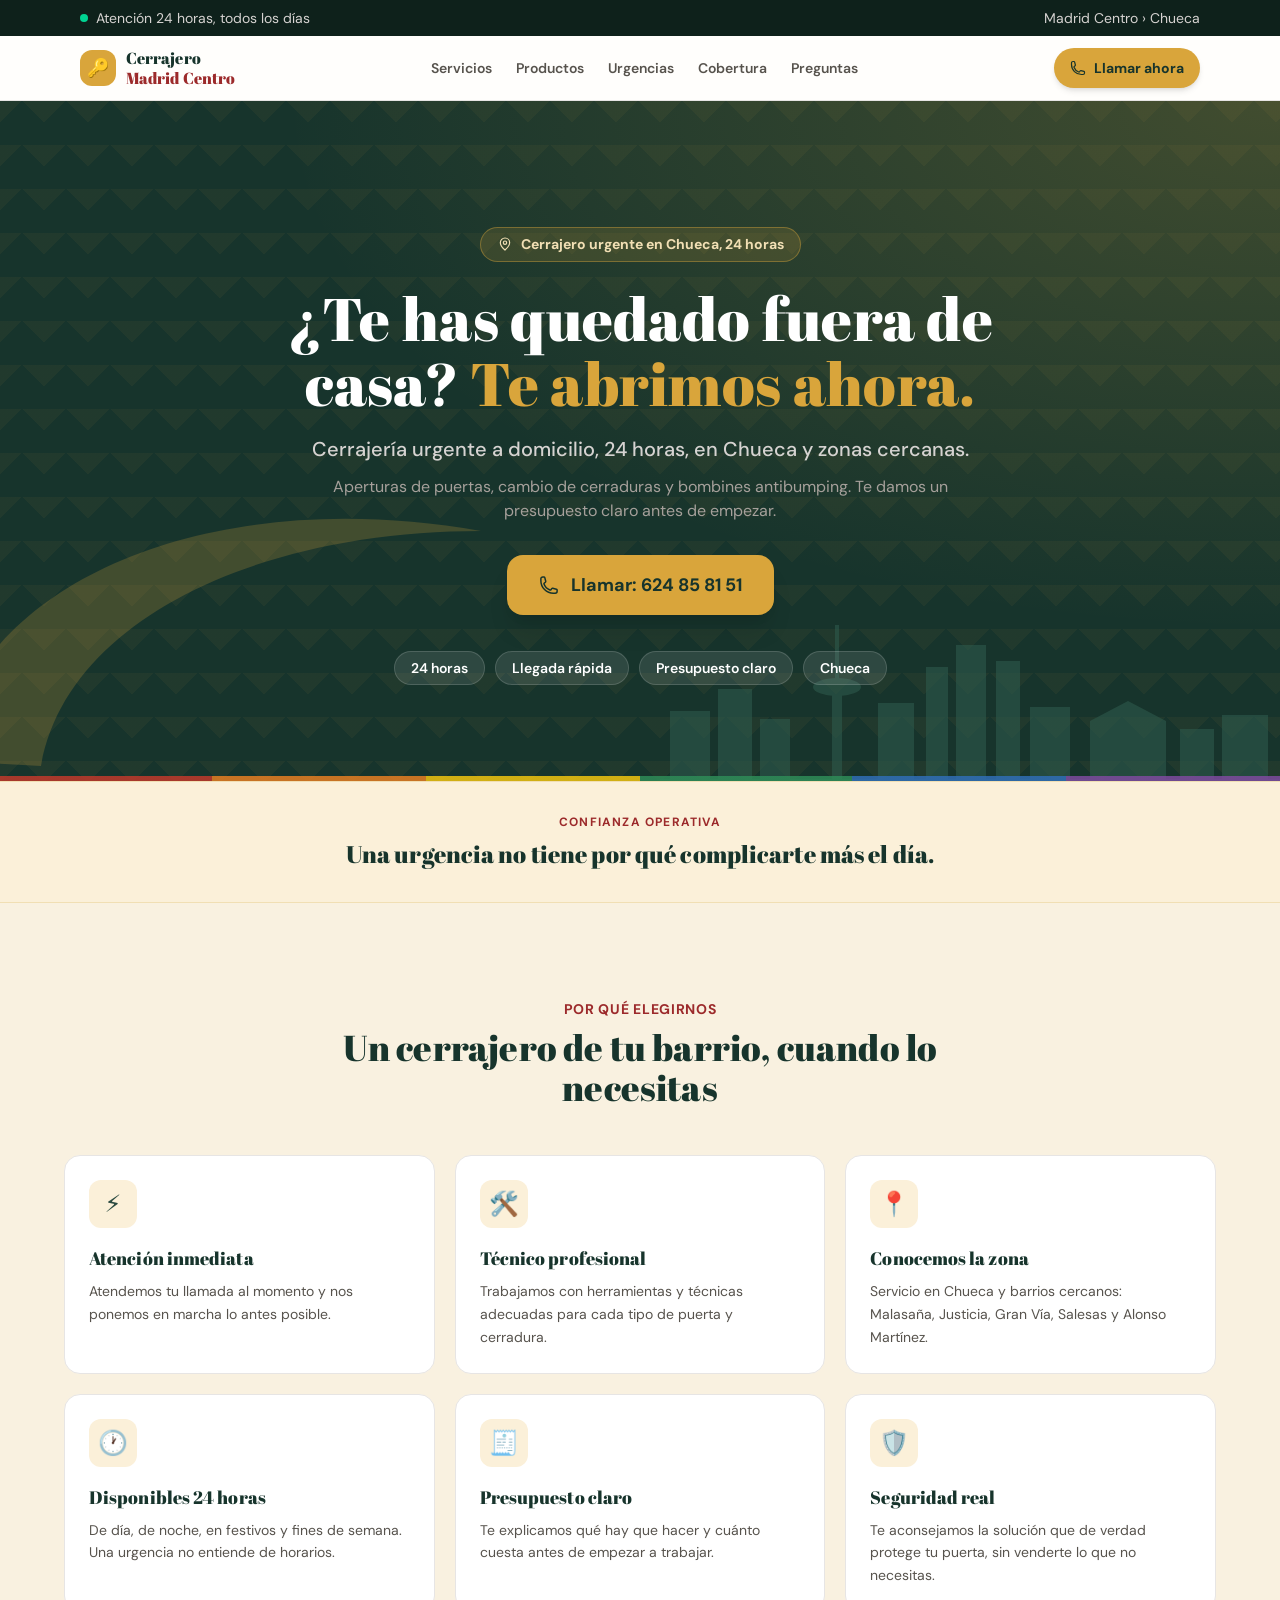
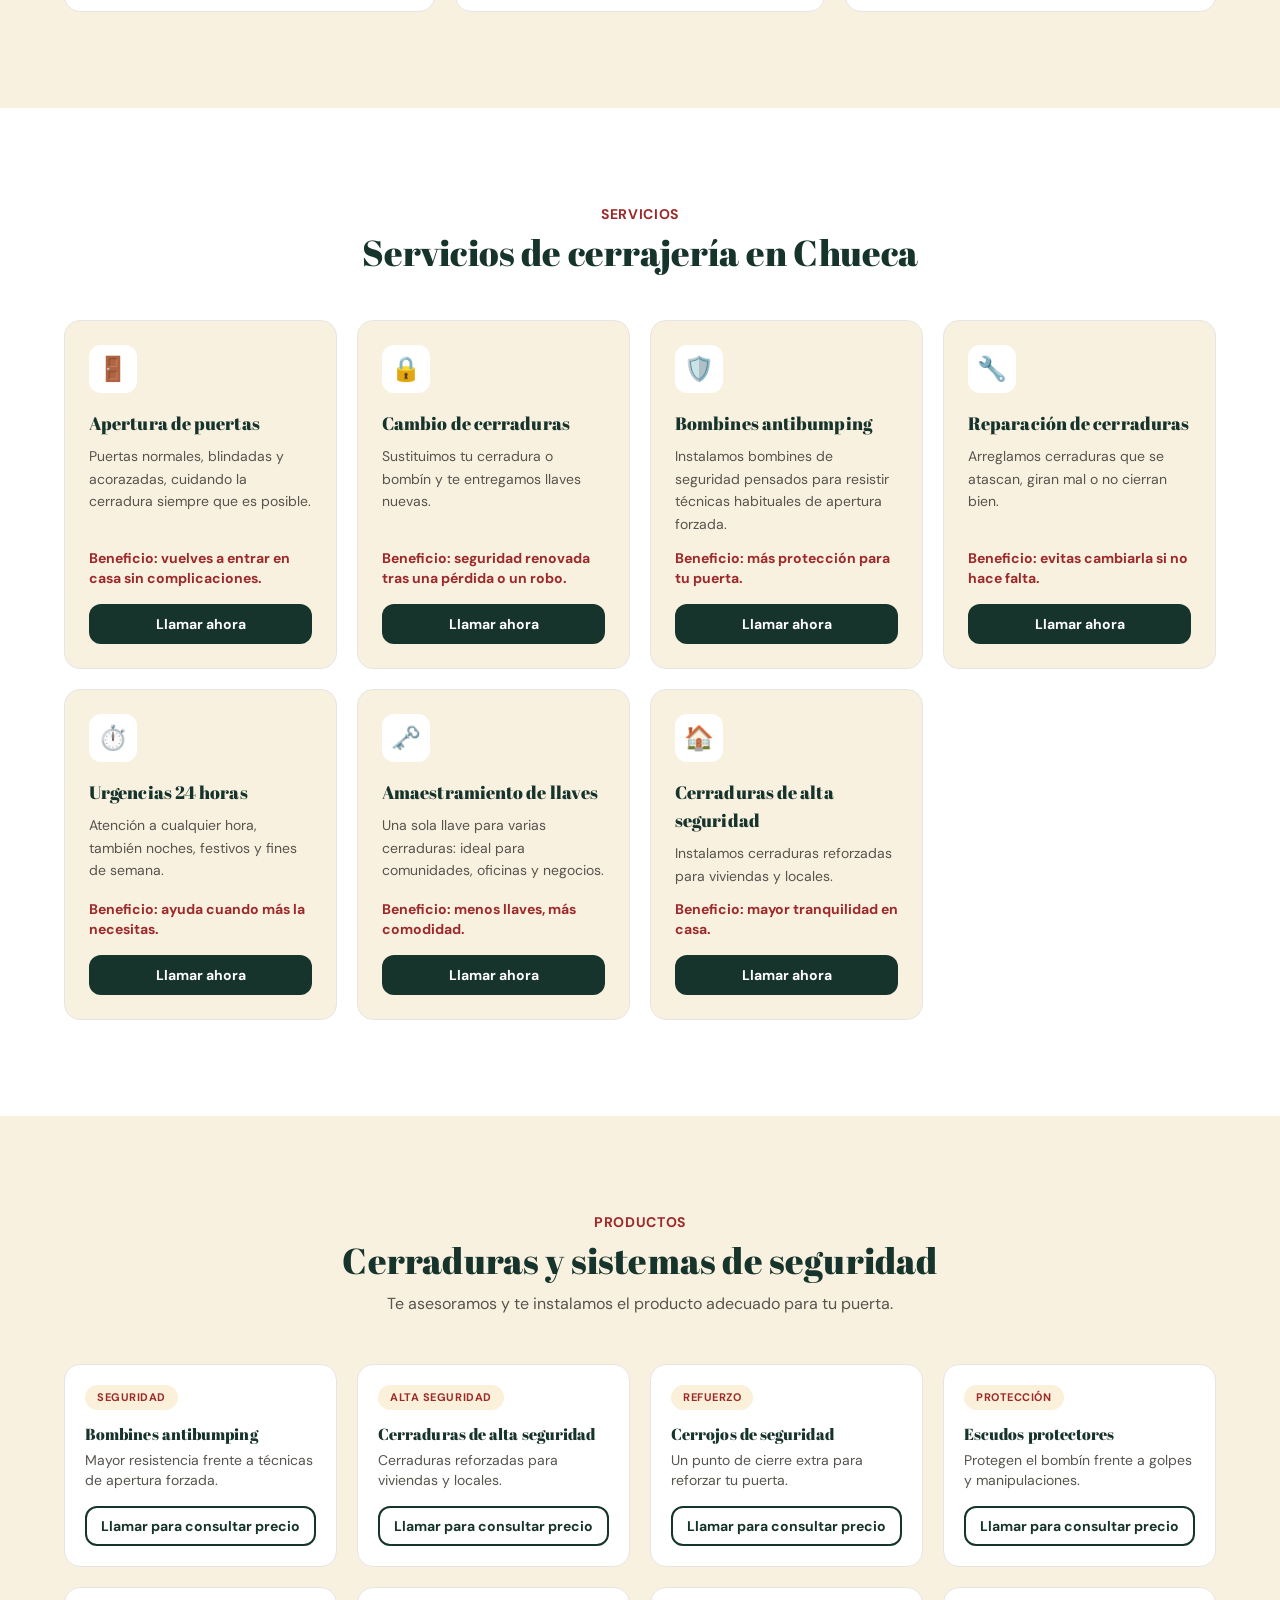
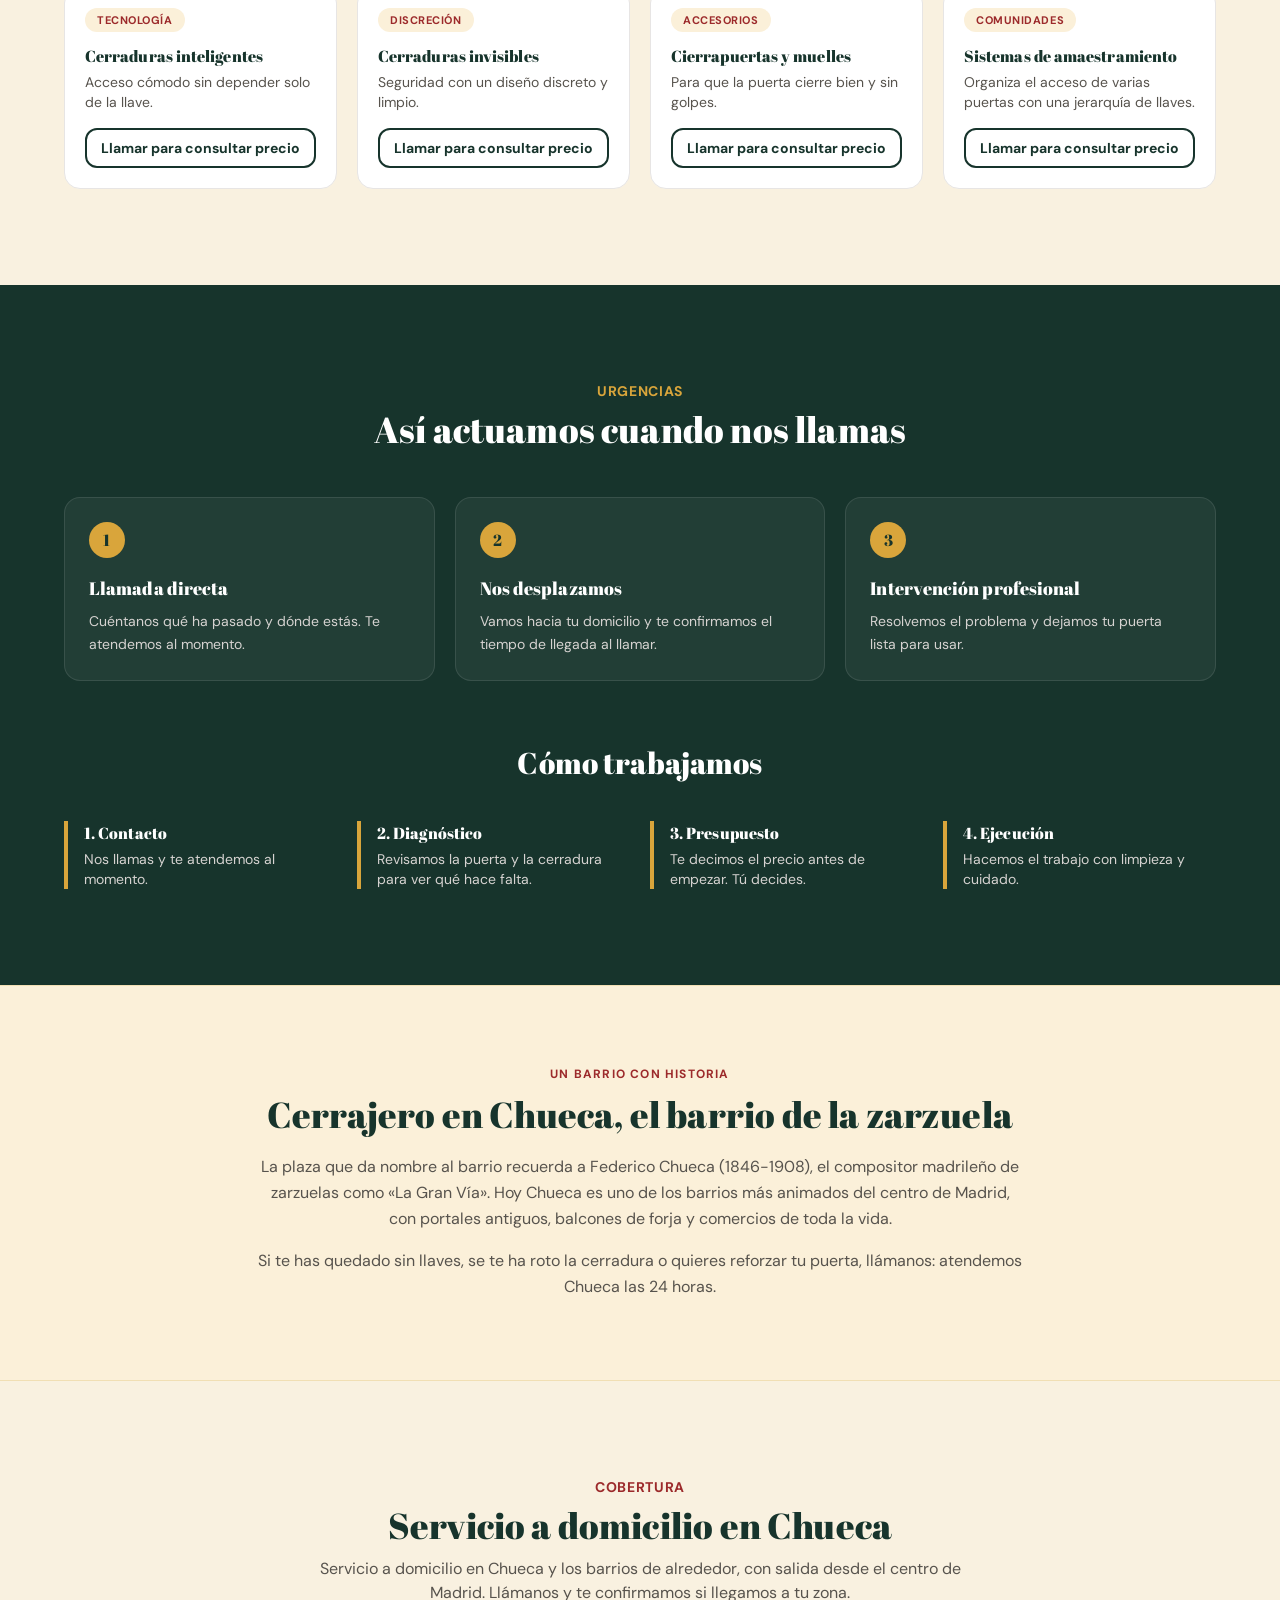
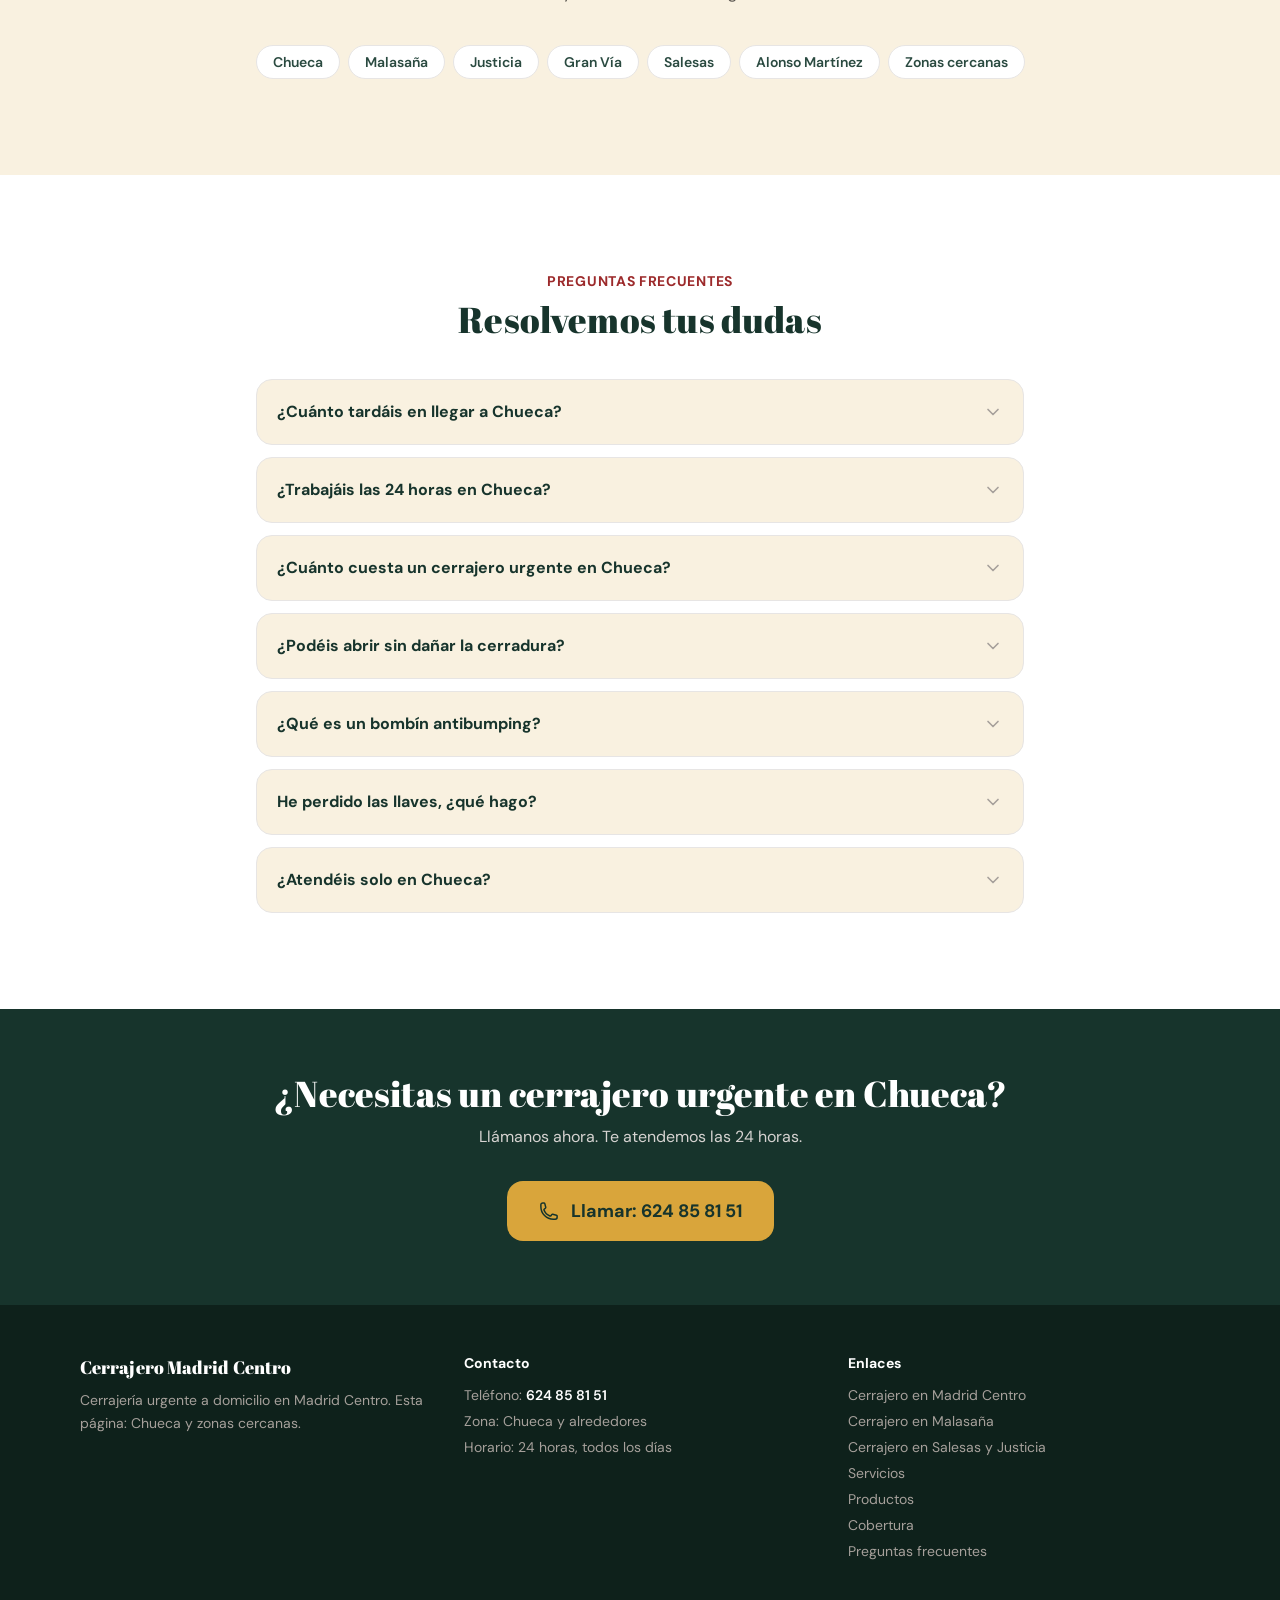
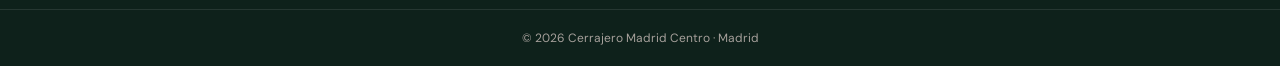
==== commit 854a2aae: "Add files via upload" ====
--- a/cerrajero-chueca.html
+++ b/cerrajero-chueca.html
@@ -3,7 +3,7 @@
 <head>
     <meta charset="UTF-8">
     <meta name="viewport" content="width=device-width, initial-scale=1.0">
-    <title>Cerrajero urgente en Chueca 24h | Cerrajeros Chueca 24H</title>
+    <title>Cerrajero urgente en Chueca 24h | Cerrajero Madrid Centro</title>
     <meta name="description" content="Cerrajero urgente en Chueca, Madrid, las 24 horas. Apertura de puertas, cambio de cerraduras y bombines antibumping. Llama al 624 85 81 51.">
     <meta name="robots" content="index, follow, max-image-preview:large, max-snippet:-1">
     <meta name="theme-color" content="#17342c">
@@ -16,14 +16,14 @@
     <meta property="og:locale" content="es_ES">
     <meta property="og:site_name" content="Cerrajero Madrid Centro">
     <meta property="og:url" content="https://cerrajeromadridcentro.es/cerrajero-chueca">
-    <meta property="og:title" content="Cerrajero urgente en Chueca 24h | Cerrajeros Chueca 24H">
+    <meta property="og:title" content="Cerrajero urgente en Chueca 24h | Cerrajero Madrid Centro">
     <meta property="og:description" content="Cerrajero urgente en Chueca, Madrid, las 24 horas. Apertura de puertas, cambio de cerraduras y bombines antibumping. Llama al 624 85 81 51.">
     <meta property="og:image" content="https://cerrajeromadridcentro.es/og-chueca.jpg">
     <meta property="og:image:width" content="1200">
     <meta property="og:image:height" content="630">
-    <meta property="og:image:alt" content="Cerrajeros Chueca 24H: cerrajero urgente 24 horas en Chueca, Madrid">
+    <meta property="og:image:alt" content="Cerrajero urgente 24 horas en Chueca, Madrid: bombín en una puerta de madera">
     <meta name="twitter:card" content="summary_large_image">
-    <meta name="twitter:title" content="Cerrajero urgente en Chueca 24h | Cerrajeros Chueca 24H">
+    <meta name="twitter:title" content="Cerrajero urgente en Chueca 24h | Cerrajero Madrid Centro">
     <meta name="twitter:description" content="Cerrajero urgente en Chueca, Madrid, las 24 horas. Apertura de puertas, cambio de cerraduras y bombines antibumping. Llama al 624 85 81 51.">
     <meta name="twitter:image" content="https://cerrajeromadridcentro.es/og-chueca.jpg">
 
@@ -52,7 +52,7 @@
       "@type": "WebPage",
       "@id": "https://cerrajeromadridcentro.es/cerrajero-chueca#pagina",
       "url": "https://cerrajeromadridcentro.es/cerrajero-chueca",
-      "name": "Cerrajero urgente en Chueca 24h | Cerrajeros Chueca 24H",
+      "name": "Cerrajero urgente en Chueca 24h | Cerrajero Madrid Centro",
       "inLanguage": "es-ES",
       "isPartOf": {
         "@id": "https://cerrajeromadridcentro.es/#web"
@@ -100,7 +100,7 @@
       "name": "¿Cuánto tardáis en llegar a Chueca?",
       "acceptedAnswer": {
         "@type": "Answer",
-        "text": "Depende de dónde estés y de la demanda del momento. Al llamar te damos un tiempo estimado de llegada."
+        "text": "Normalmente llegamos en 20-25 minutos. Puede ser algo más si estamos atendiendo otro servicio o hay mucho tráfico; al llamar te damos el tiempo estimado."
       }
     },
     {
@@ -116,7 +116,7 @@
       "name": "¿Cuánto cuesta un cerrajero urgente en Chueca?",
       "acceptedAnswer": {
         "@type": "Answer",
-        "text": "Depende del tipo de puerta, de la cerradura y de la hora. Te damos el precio antes de empezar para que no haya sorpresas."
+        "text": "Depende del tipo de puerta, de la cerradura y del horario. El precio se acuerda contigo antes de empezar y el desplazamiento está incluido. A partir de las 22:00 puede aplicarse un suplemento, que te decimos antes de empezar."
       }
     },
     {
@@ -184,9 +184,9 @@
     <!-- Cabecera -->
     <header class="sticky top-0 z-40 bg-white/90 backdrop-blur border-b border-stone-200">
         <div class="max-w-6xl mx-auto px-4 h-16 flex items-center justify-between gap-4">
-            <a href="/cerrajero-chueca" class="flex items-center gap-2.5 shrink-0" aria-label="Cerrajeros Chueca 24H, inicio">
+            <a href="/" class="flex items-center gap-2.5 shrink-0" aria-label="Cerrajero Madrid Centro, inicio">
                 <span class="w-9 h-9 rounded-xl bg-brand-500 text-ink-900 flex items-center justify-center text-lg">🔑</span>
-                <span class="font-display font-semibold text-ink-900 leading-tight text-sm sm:text-base">Cerrajeros<br><span class="text-brand-700 italic">Chueca 24H</span></span>
+                <span class="font-display font-semibold text-ink-900 leading-tight text-sm sm:text-base">Cerrajero<br><span class="text-brand-700 italic">Madrid Centro</span></span>
             </a>
             <nav class="hidden lg:flex items-center gap-6 text-sm font-semibold text-stone-600" aria-label="Principal">
                 <a href="#servicios" class="hover:text-ink-900 transition">Servicios</a>
@@ -511,7 +511,7 @@
                     <details class="bg-[#f9f1e0] border border-stone-200 rounded-2xl p-5">
                         <summary class="flex justify-between items-center gap-4 cursor-pointer font-bold text-ink-900">¿Cuánto tardáis en llegar a Chueca?
                             <svg class="chev w-5 h-5 shrink-0 text-stone-400 transition"><use href="#i-chevron"/></svg></summary>
-                        <p class="mt-3 text-stone-600 text-sm leading-relaxed">Depende de dónde estés y de la demanda del momento. Al llamar te damos un tiempo estimado de llegada.</p>
+                        <p class="mt-3 text-stone-600 text-sm leading-relaxed">Normalmente llegamos en 20-25 minutos. Puede ser algo más si estamos atendiendo otro servicio o hay mucho tráfico; al llamar te damos el tiempo estimado.</p>
                     </details>
                     <details class="bg-[#f9f1e0] border border-stone-200 rounded-2xl p-5">
                         <summary class="flex justify-between items-center gap-4 cursor-pointer font-bold text-ink-900">¿Trabajáis las 24 horas en Chueca?
@@ -521,7 +521,7 @@
                     <details class="bg-[#f9f1e0] border border-stone-200 rounded-2xl p-5">
                         <summary class="flex justify-between items-center gap-4 cursor-pointer font-bold text-ink-900">¿Cuánto cuesta un cerrajero urgente en Chueca?
                             <svg class="chev w-5 h-5 shrink-0 text-stone-400 transition"><use href="#i-chevron"/></svg></summary>
-                        <p class="mt-3 text-stone-600 text-sm leading-relaxed">Depende del tipo de puerta, de la cerradura y de la hora. Te damos el precio antes de empezar para que no haya sorpresas.</p>
+                        <p class="mt-3 text-stone-600 text-sm leading-relaxed">Depende del tipo de puerta, de la cerradura y del horario. El precio se acuerda contigo antes de empezar y el desplazamiento está incluido. A partir de las 22:00 puede aplicarse un suplemento, que te decimos antes de empezar.</p>
                     </details>
                     <details class="bg-[#f9f1e0] border border-stone-200 rounded-2xl p-5">
                         <summary class="flex justify-between items-center gap-4 cursor-pointer font-bold text-ink-900">¿Podéis abrir sin dañar la cerradura?
@@ -565,8 +565,8 @@
     <footer class="bg-ink-950 text-stone-400 text-sm">
         <div class="max-w-6xl mx-auto px-4 py-12 grid md:grid-cols-3 gap-8">
             <div>
-                <p class="font-display font-semibold text-white text-lg mb-2">Cerrajeros Chueca 24H</p>
-                <p class="leading-relaxed">Cerrajería urgente a domicilio en Chueca y zonas cercanas.</p>
+                <p class="font-display font-semibold text-white text-lg mb-2">Cerrajero Madrid Centro</p>
+                <p class="leading-relaxed">Cerrajería urgente a domicilio en Madrid Centro. Esta página: Chueca y zonas cercanas.</p>
             </div>
             <div>
                 <p class="font-bold text-white mb-3">Contacto</p>
@@ -582,6 +582,8 @@
                 <p class="font-bold text-white mb-3">Enlaces</p>
                 <ul class="space-y-1.5">
                     <li><a href="/" class="hover:text-white transition">Cerrajero en Madrid Centro</a></li>
+                    <li><a href="/cerrajero-malasana" class="hover:text-white transition">Cerrajero en Malasaña</a></li>
+                    <li><a href="/cerrajero-salesas-justicia" class="hover:text-white transition">Cerrajero en Salesas y Justicia</a></li>
                     <li><a href="#servicios" class="hover:text-white transition">Servicios</a></li>
                     <li><a href="#productos" class="hover:text-white transition">Productos</a></li>
                     <li><a href="#cobertura" class="hover:text-white transition">Cobertura</a></li>
@@ -590,7 +592,7 @@
             </div>
         </div>
         <div class="border-t border-white/10 py-5 text-center text-xs">
-            © <span id="year"></span> Cerrajeros Chueca 24H · Madrid
+            © <span id="year"></span> Cerrajero Madrid Centro · Madrid
         </div>
     </footer>
 
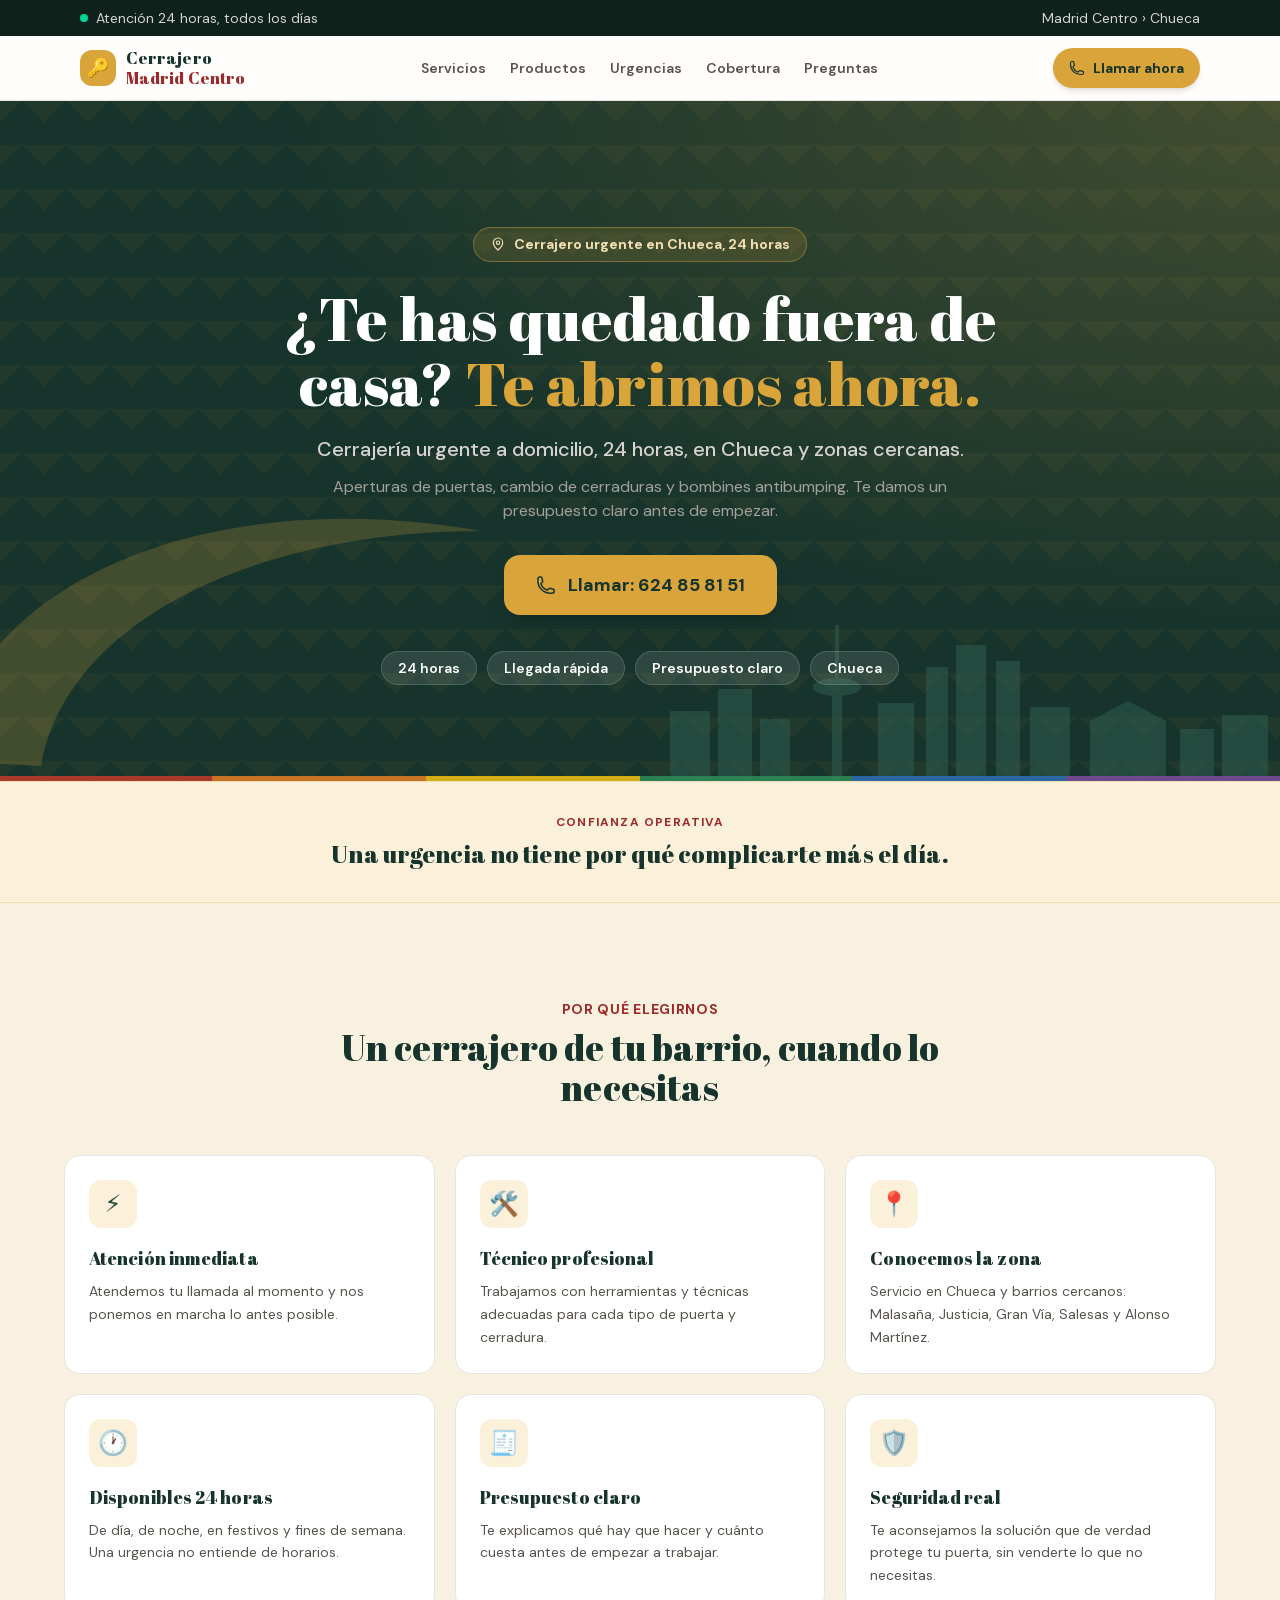
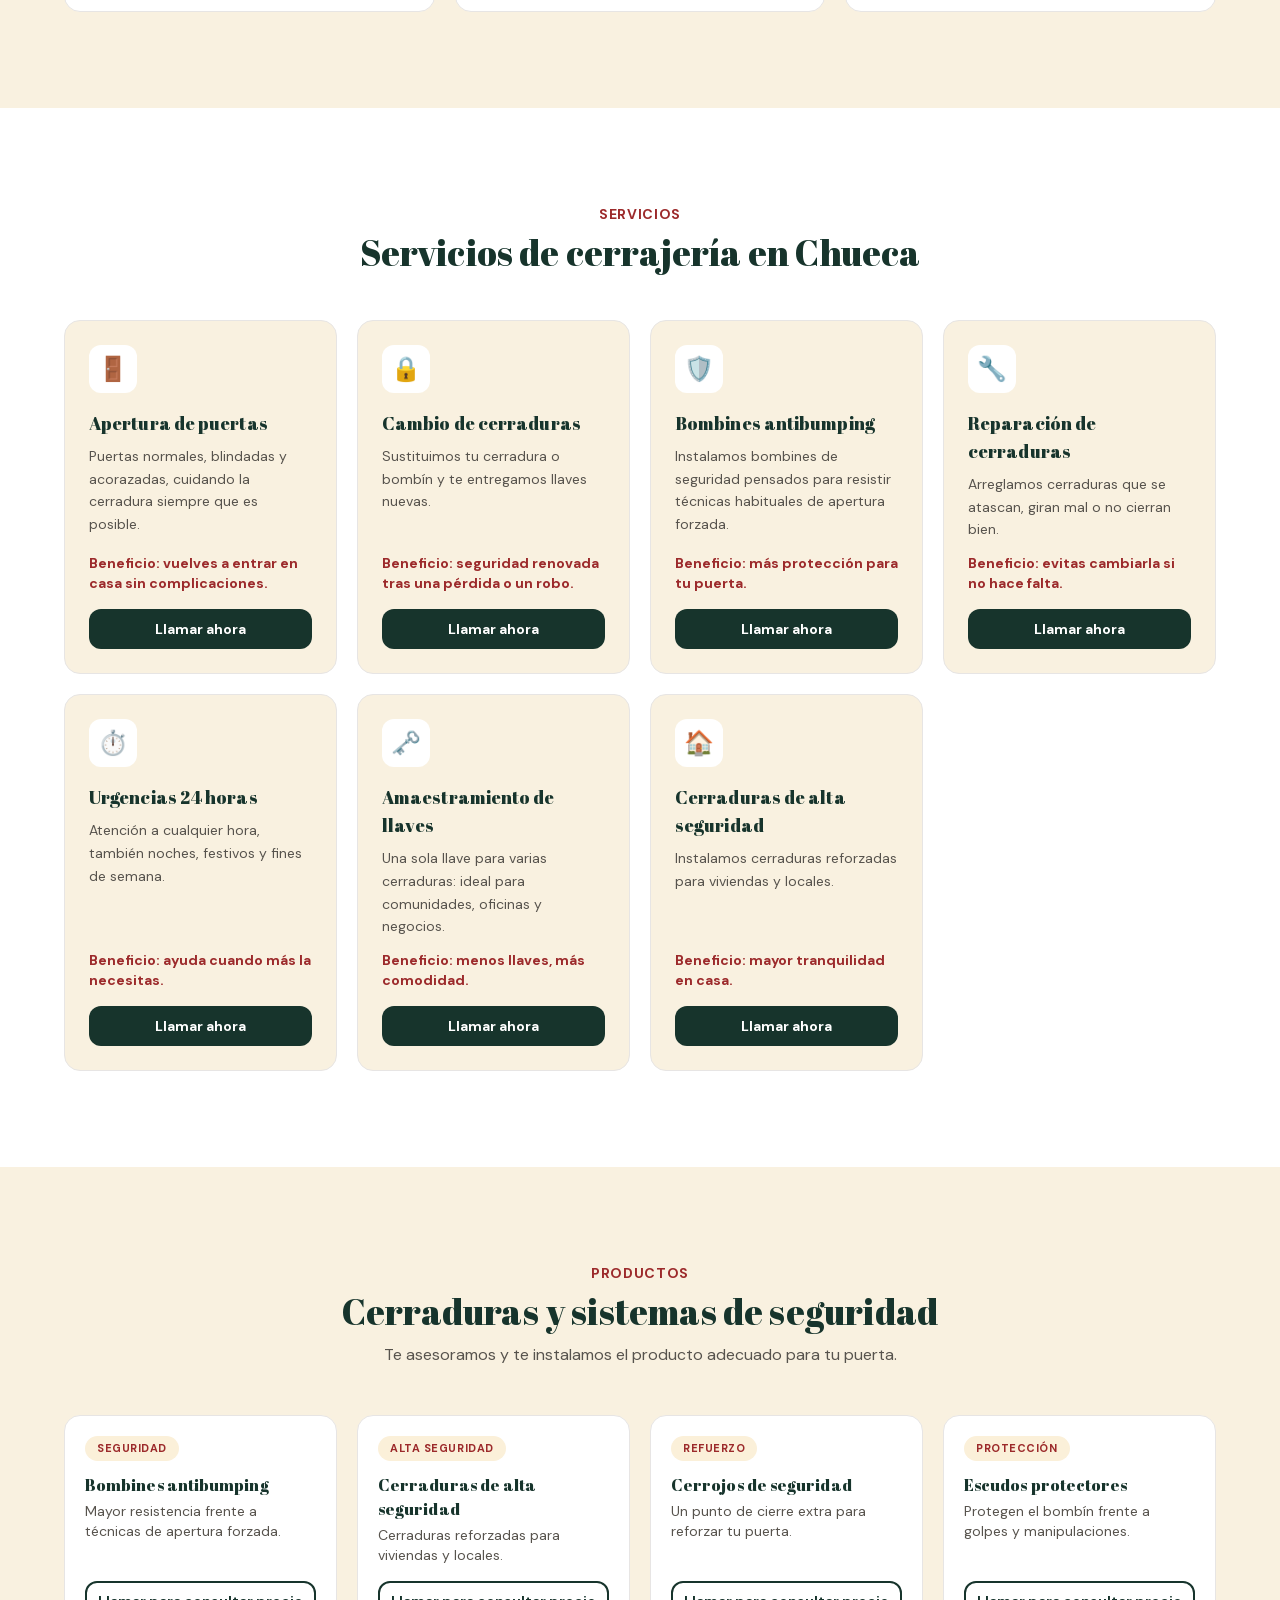
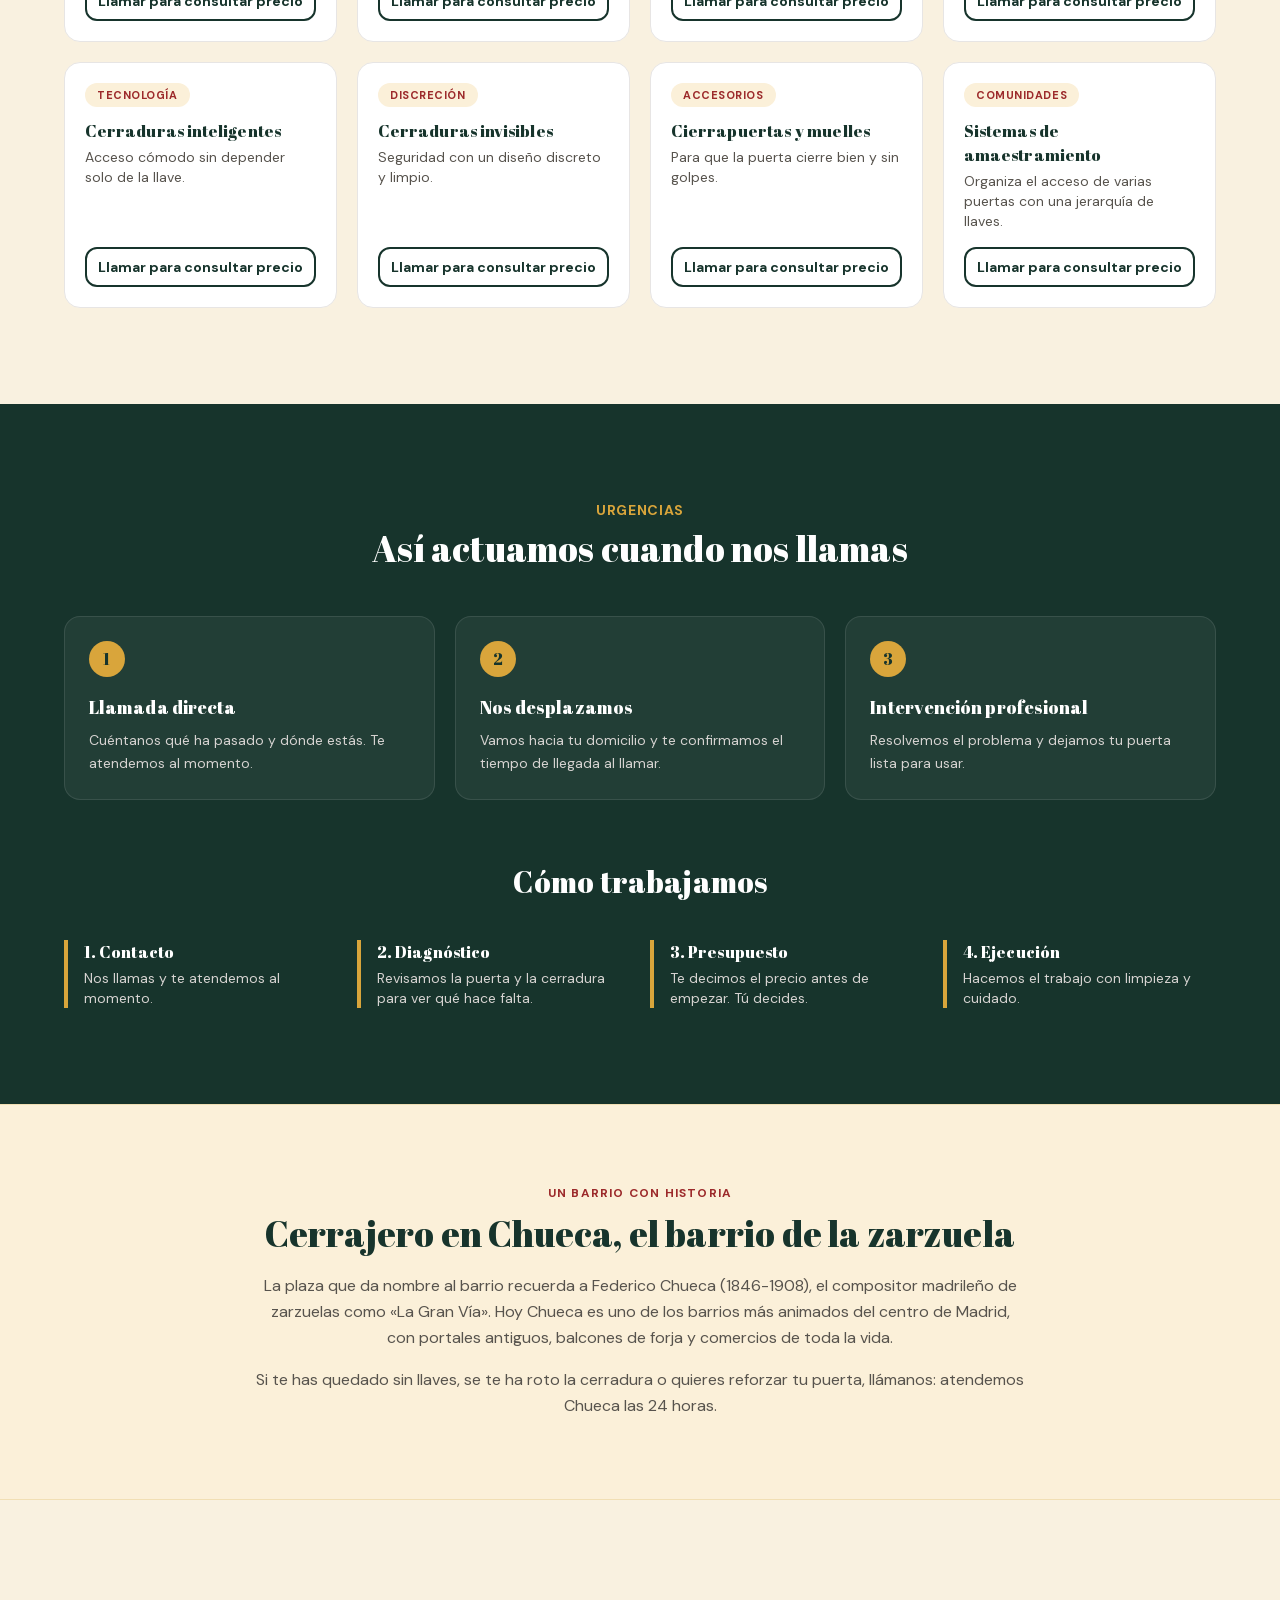
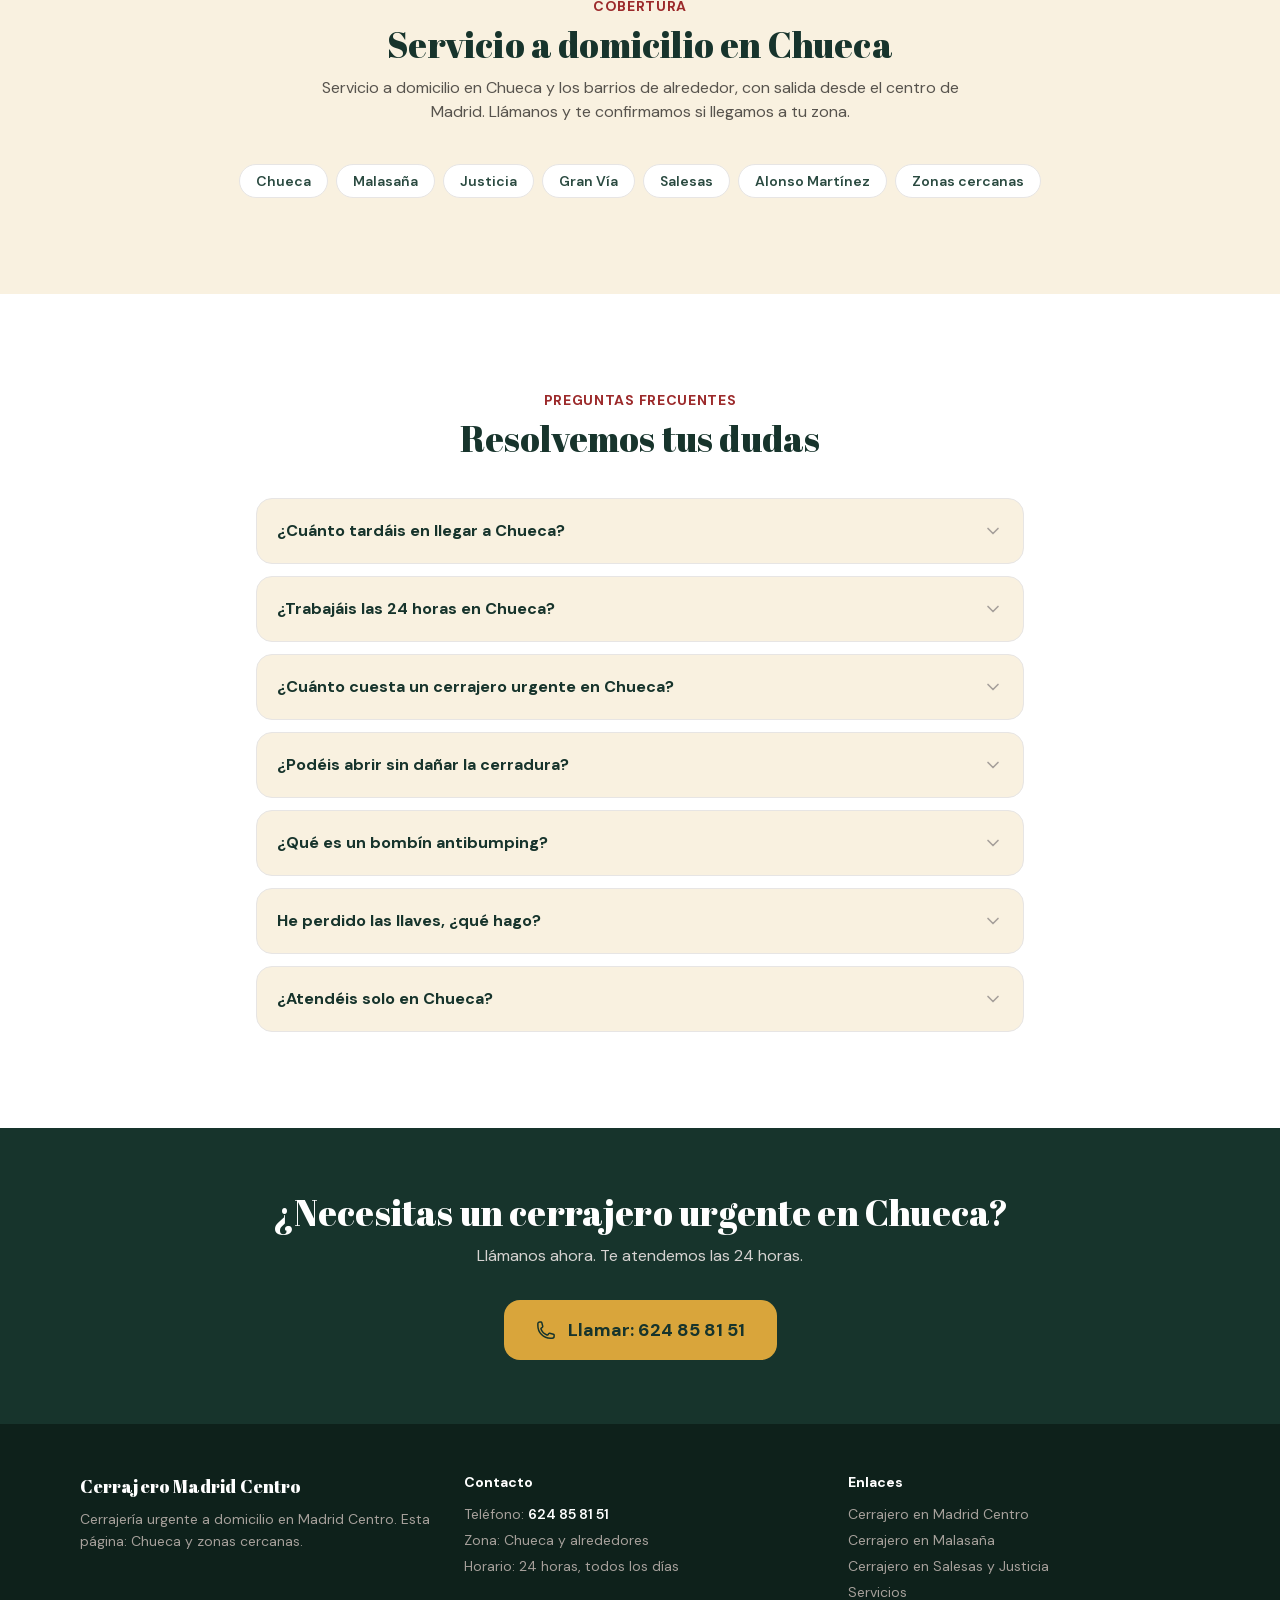
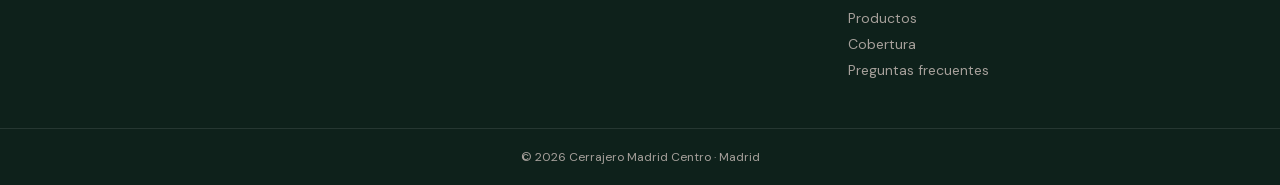
==== commit 38c6333f: "Add files via upload" ====
--- a/cerrajero-chueca.html
+++ b/cerrajero-chueca.html
@@ -27,11 +27,8 @@
     <meta name="twitter:description" content="Cerrajero urgente en Chueca, Madrid, las 24 horas. Apertura de puertas, cambio de cerraduras y bombines antibumping. Llama al 624 85 81 51.">
     <meta name="twitter:image" content="https://cerrajeromadridcentro.es/og-chueca.jpg">
 
-    <!-- Tipografías: se cargan sin bloquear el pintado de la página -->
-    <link rel="preconnect" href="https://fonts.googleapis.com">
-    <link rel="preconnect" href="https://fonts.gstatic.com" crossorigin>
-    <link rel="preload" as="style" href="https://fonts.googleapis.com/css2?family=DM+Sans:wght@400;500;600;700&family=Abril+Fatface&display=swap" onload="this.onload=null;this.rel='stylesheet'">
-    <noscript><link rel="stylesheet" href="https://fonts.googleapis.com/css2?family=DM+Sans:wght@400;500;600;700&family=Abril+Fatface&display=swap"></noscript>
+    <link rel="preload" href="/dmsans.woff" as="font" type="font/woff" crossorigin>
+    <link rel="preload" href="/abrilfatface.woff" as="font" type="font/woff" crossorigin>
     <link rel="stylesheet" href="/estilos.css">
 
     <script type="application/ld+json">
--- a/estilos.css
+++ b/estilos.css
@@ -1215,3 +1215,7 @@
         details > summary::-webkit-details-marker { display: none; }
         details[open] .chev { transform: rotate(180deg); }
         @media (prefers-reduced-motion: reduce) { html { scroll-behavior: auto; } .animate-ping, .animate-pulse { animation: none; } }
+
+/* Tipografías alojadas en esta web (sin peticiones a Google Fonts) */
+@font-face { font-family: "DM Sans"; font-style: normal; font-weight: 400 700; font-display: swap; src: url(/dmsans.woff) format("woff"); }
+@font-face { font-family: "Abril Fatface"; font-style: normal; font-weight: 400; font-display: swap; src: url(/abrilfatface.woff) format("woff"); }
